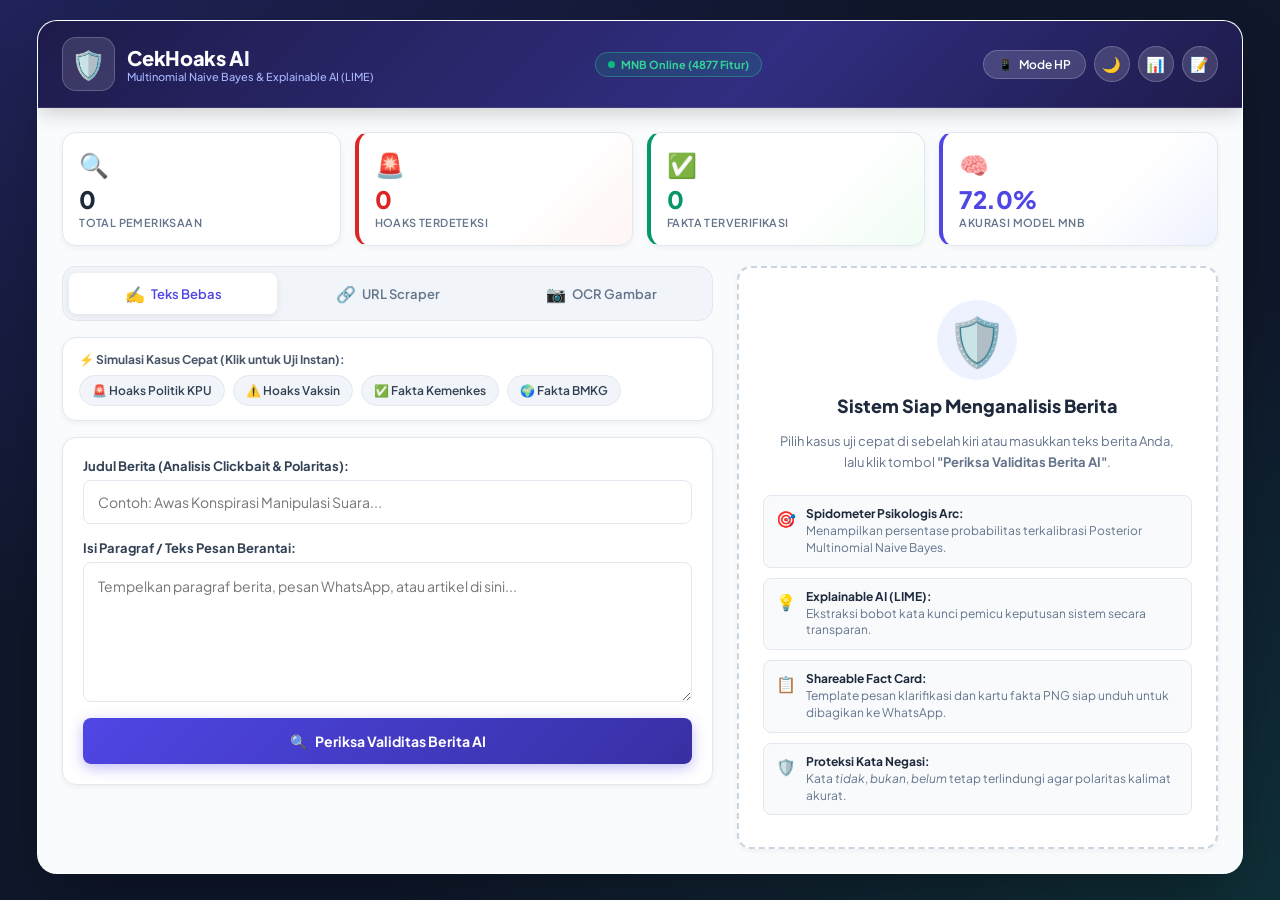
==== frontend/index.html @ ecc41cc8 "feat: inisialisasi lengkap sistem CekHoaks AI (MNB, XAI, Web PWA, Flutter Mobile)" ====
<!DOCTYPE html>
<html lang="id">
<head>
  <meta charset="UTF-8">
  <meta name="viewport" content="width=device-width, initial-scale=1.0">
  <title>CekHoaks AI - Sistem Deteksi Berita Cerdas Multi-Platform</title>
  <link rel="manifest" href="manifest.json">
  <meta name="theme-color" content="#4f46e5">
  <link rel="preconnect" href="https://fonts.googleapis.com">
  <link rel="preconnect" href="https://fonts.gstatic.com" crossorigin>
  <link href="https://fonts.googleapis.com/css2?family=Plus+Jakarta+Sans:wght@400;500;600;700;800&display=swap" rel="stylesheet">
  <link rel="stylesheet" href="css/style.css">
</head>
<body>

  <!-- App Wrapper Frame (Bisa Full Desktop / Simulasi HP) -->
  <div class="mobile-wrapper" id="app-wrapper">

    <!-- Header Aplikasi -->
    <header class="app-header">
      <div class="header-top">
        <div class="brand-badge">
          <div class="logo-icon">🛡️</div>
          <div>
            <h1>CekHoaks AI</h1>
            <span>Multinomial Naive Bayes & Explainable AI (LIME)</span>
          </div>
        </div>
        <div class="header-badges">
          <span class="status-pill"><span class="pulse-dot"></span> MNB Online (4877 Fitur)</span>
        </div>
        <div class="header-actions">
          <button class="view-toggle-btn" id="btn-toggle-view" title="Ubah Tampilan Layar Penuh / HP">
            <span id="view-toggle-icon">📱</span> <span class="btn-label" id="view-toggle-text">Mode HP</span>
          </button>
          <button class="dark-mode-toggle" id="btn-dark-mode" title="Mode Gelap / Terang">🌙</button>
          <button class="icon-btn" id="btn-open-metrics" title="Metrik & Eksperimen MLOps" onclick="openModal('modal-metrics')">📊</button>
          <button class="icon-btn" id="btn-open-sus" title="Uji Usabilitas SUS" onclick="openModal('modal-sus')">📝</button>
        </div>
      </div>
    </header>

    <!-- Area Konten Utama -->
    <main class="content-area">

      <!-- Statistik Dashboard Ringkas -->
      <div class="stats-dashboard" id="stats-dashboard">
        <div class="stat-card">
          <span class="stat-icon">🔍</span>
          <span class="stat-value" id="stat-total">0</span>
          <span class="stat-label">Total Pemeriksaan</span>
        </div>
        <div class="stat-card stat-hoax">
          <span class="stat-icon">🚨</span>
          <span class="stat-value" id="stat-hoax">0</span>
          <span class="stat-label">Hoaks Terdeteksi</span>
        </div>
        <div class="stat-card stat-fact">
          <span class="stat-icon">✅</span>
          <span class="stat-value" id="stat-fact">0</span>
          <span class="stat-label">Fakta Terverifikasi</span>
        </div>
        <div class="stat-card stat-model">
          <span class="stat-icon">🧠</span>
          <span class="stat-value" id="stat-accuracy">72.0%</span>
          <span class="stat-label">Akurasi Model MNB</span>
        </div>
      </div>

      <!-- Grid Layout Utama: 2 Kolom di Laptop / Full Screen -->
      <div class="main-content-grid">

        <!-- Kolom Kiri: Input, Preset & Pemindai -->
        <div class="grid-col-left">

          <!-- Navigasi Tripartit -->
          <nav class="tripartite-tabs">
            <button class="tab-btn active" data-tab="panel-text">
              <span class="tab-icon">✍️</span>
              <span>Teks Bebas</span>
            </button>
            <button class="tab-btn" data-tab="panel-url">
              <span class="tab-icon">🔗</span>
              <span>URL Scraper</span>
            </button>
            <button class="tab-btn" data-tab="panel-ocr">
              <span class="tab-icon">📷</span>
              <span>OCR Gambar</span>
            </button>
          </nav>

          <!-- Preset Uji Cepat -->
          <div class="presets-container">
            <span class="preset-label">⚡ Simulasi Kasus Cepat (Klik untuk Uji Instan):</span>
            <div class="preset-pills">
              <button class="pill-btn" data-preset="hoax-politik">🚨 Hoaks Politik KPU</button>
              <button class="pill-btn" data-preset="hoax-kesehatan">⚠️ Hoaks Vaksin</button>
              <button class="pill-btn" data-preset="fakta-resmi">✅ Fakta Kemenkes</button>
              <button class="pill-btn" data-preset="fakta-bmkg">🌍 Fakta BMKG</button>
            </div>
          </div>

          <!-- Tab Panel 1: Teks Bebas -->
          <section id="panel-text" class="tab-panel active">
            <div class="form-group">
              <label for="text-title">Judul Berita (Analisis Clickbait & Polaritas):</label>
              <input type="text" id="text-title" placeholder="Contoh: Awas Konspirasi Manipulasi Suara...">
            </div>
            <div class="form-group">
              <label for="text-content">Isi Paragraf / Teks Pesan Berantai:</label>
              <textarea id="text-content" placeholder="Tempelkan paragraf berita, pesan WhatsApp, atau artikel di sini..."></textarea>
            </div>
            <button id="btn-classify-text" class="btn-primary">
              <span>🔍</span> Periksa Validitas Berita AI
            </button>
          </section>

          <!-- Tab Panel 2: URL Scraper -->
          <section id="panel-url" class="tab-panel">
            <div class="form-group">
              <label for="input-url">Tautan (URL) Berita Web:</label>
              <input type="url" id="input-url" placeholder="https://news.detik.com/... atau https://kompas.com/...">
            </div>
            <p class="panel-hint">
              Sistem akan secara otomatis mengekstrak judul DOM HTML dan konten paragraf berita tanpa perlu menyalin manual.
            </p>
            <button id="btn-classify-url" class="btn-primary">
              <span>🌐</span> Ekstrak & Analisis URL
            </button>
          </section>

          <!-- Tab Panel 3: OCR Gambar / Screenshot -->
          <section id="panel-ocr" class="tab-panel">
            <div class="ocr-dropzone" onclick="document.getElementById('image-input').click()">
              <span class="upload-icon">📸</span>
              <h4>Unggah Screenshot / Foto Berita</h4>
              <p>Tangkapan layar WhatsApp, Instagram, atau portal media</p>
              <p id="ocr-preview-name" class="ocr-file-name"></p>
              <input type="file" id="image-input" accept="image/*" style="display:none;">
            </div>

            <!-- Visualisasi Pipeline Computer Vision OpenCV -->
            <div id="ocr-cv-pipeline-preview" style="display:none; flex-direction:column; gap:6px; margin-top:4px;">
              <span style="font-size:11px; font-weight:700; color:#334155;">Visualisasi Pipeline Computer Vision (OpenCV):</span>
              <div style="display:grid; grid-template-columns: 1fr 1fr; gap:6px;">
                <div style="background:#f1f5f9; padding:6px; border-radius:6px; text-align:center;">
                  <span style="font-size:10px; font-weight:600; color:#475569;">1. Grayscale (+22%)</span>
                  <canvas id="cv-canvas-gray" style="width:100%; height:75px; border-radius:4px; margin-top:4px; background:#000;"></canvas>
                </div>
                <div style="background:#f1f5f9; padding:6px; border-radius:6px; text-align:center;">
                  <span style="font-size:10px; font-weight:600; color:#475569;">2. Adaptive Binarization</span>
                  <canvas id="cv-canvas-bin" style="width:100%; height:75px; border-radius:4px; margin-top:4px; background:#fff;"></canvas>
                </div>
              </div>
            </div>

            <p class="panel-hint">
              Dilengkapi pipeline prapemrosesan OpenCV: Grayscale, Denoising, CLAHE (+60.99% kontras), dan Binarization Adaptive sebelum diekstraksi ke teks.
            </p>
            <button id="btn-classify-image" class="btn-primary" disabled>
              <span>✨</span> Pindai Citra & Deteksi Teks
            </button>
          </section>

        </div>

        <!-- Kolom Kanan: Hasil Analisis AI & Spidometer -->
        <div class="grid-col-right">

          <!-- Placeholder State (Sebelum Pemeriksaan) -->
          <div id="result-placeholder" class="result-placeholder">
            <div class="placeholder-icon">🛡️</div>
            <h3>Sistem Siap Menganalisis Berita</h3>
            <p>Pilih kasus uji cepat di sebelah kiri atau masukkan teks berita Anda, lalu klik tombol <strong>"Periksa Validitas Berita AI"</strong>.</p>
            <div class="feature-bullets">
              <div class="bullet-item">
                <span class="bullet-badge red">🎯</span>
                <div>
                  <strong>Spidometer Psikologis Arc:</strong>
                  <span>Menampilkan persentase probabilitas terkalibrasi Posterior Multinomial Naive Bayes.</span>
                </div>
              </div>
              <div class="bullet-item">
                <span class="bullet-badge blue">💡</span>
                <div>
                  <strong>Explainable AI (LIME):</strong>
                  <span>Ekstraksi bobot kata kunci pemicu keputusan sistem secara transparan.</span>
                </div>
              </div>
              <div class="bullet-item">
                <span class="bullet-badge green">📋</span>
                <div>
                  <strong>Shareable Fact Card:</strong>
                  <span>Template pesan klarifikasi dan kartu fakta PNG siap unduh untuk dibagikan ke WhatsApp.</span>
                </div>
              </div>
              <div class="bullet-item">
                <span class="bullet-badge purple">🛡️</span>
                <div>
                  <strong>Proteksi Kata Negasi:</strong>
                  <span>Kata <em>tidak</em>, <em>bukan</em>, <em>belum</em> tetap terlindungi agar polaritas kalimat akurat.</span>
                </div>
              </div>
            </div>
          </div>

          <!-- Hasil Klasifikasi & Spidometer -->
          <section id="result-card" class="result-card" style="display:none;">
            <div class="result-header">
              <span id="verdict-badge" class="verdict-tag verdict-hoax">TERINDIKASI HOAKS</span>
              <span id="result-risk-level" class="risk-label">Tingkat Risiko</span>
            </div>

            <!-- Spidometer Arc Psikologis -->
            <div class="gauge-container">
              <svg class="gauge-svg" viewBox="0 0 200 115">
                <path class="gauge-bg" d="M 20 100 A 80 80 0 0 1 180 100" />
                <path id="gauge-meter-path" class="gauge-meter" d="M 20 100 A 80 80 0 0 1 180 100" />
              </svg>
              <div class="gauge-score-display">
                <h3 id="gauge-score-num">0%</h3>
                <p id="gauge-type-label">Probabilitas Posterior MNB</p>
              </div>
            </div>

            <div class="prob-breakdown">
              <div>Skor Hoaks: <span id="score-hoax-pct" class="prob-hoax-val">0%</span></div>
              <div>Skor Fakta: <span id="score-fact-pct" class="prob-fact-val">0%</span></div>
            </div>

            <!-- Explainable AI (LIME Feature Words) -->
            <div class="xai-section">
              <h4>
                <span>💡</span> Kata Kunci Pemicu Keputusan AI (XAI):
              </h4>
              <div id="xai-chips-list" class="xai-chips"></div>
            </div>

            <!-- Shareable Fact Card Preview -->
            <div class="fact-card-preview" id="fact-card-box">
              <div class="fact-card-header">
                <span>🛡️ CEKHOAKS VERIFIKASI RESMI</span>
                <span id="fc-meta">Probabilitas: 88%</span>
              </div>
              <div class="fact-card-verdict" id="fc-verdict">⚠️ PERINGATAN HOAKS</div>
              <div class="fact-card-title" id="fc-title">"Judul berita akan dirender di sini..."</div>
              <div class="fact-card-footer">
                <span>Saring Sebelum Sharing • CekHoaks Mobile</span>
                <span>Didukung Multinomial Naive Bayes</span>
              </div>
            </div>

            <div class="card-actions">
              <button id="btn-copy-card-text" class="btn-secondary">
                <span>📋</span> Salin Teks Bantahan
              </button>
              <button id="btn-download-fact-card" class="btn-secondary">
                <span>🖼️</span> Unduh Kartu Fakta
              </button>
            </div>

            <!-- Crowdsourced Feedback -->
            <div class="feedback-box">
              <span style="font-weight:600;">Apakah hasil prediksi ini sesuai dengan fakta?</span>
              <div class="feedback-buttons">
                <button id="btn-feedback-agree" class="btn-feedback agree">👍 Setuju</button>
                <button id="btn-feedback-disagree" class="btn-feedback disagree">👎 Sanggah (Bukan Hoaks)</button>
              </div>
            </div>
          </section>

        </div>

      </div>

    </main>

    </main>

    <!-- Bottom Navigation Bar -->
    <footer class="bottom-nav">
      <button class="nav-item active" data-action="home">
        <span class="nav-icon">🏠</span>
        <span>Pemeriksa</span>
      </button>
      <button class="nav-item" data-action="history">
        <span class="nav-icon">📜</span>
        <span>Riwayat</span>
      </button>
      <button class="nav-item" data-action="metrics">
        <span class="nav-icon">📈</span>
        <span>Eksperimen</span>
      </button>
      <button class="nav-item" data-action="sus">
        <span class="nav-icon">⭐</span>
        <span>Uji SUS</span>
      </button>
    </footer>

  </div>

  <!-- Modal 1: Riwayat Audit (Offline Cache) -->
  <div id="modal-history" class="modal-overlay">
    <div class="modal-card">
      <div class="modal-header">
        <h3>📜 Riwayat Audit Pemeriksaan Berita</h3>
        <button class="close-btn">&times;</button>
      </div>
      <div class="modal-body" id="history-list-container">
        <!-- History items rendered dynamically -->
      </div>
    </div>
  </div>

  <!-- Modal 2: Metrik Model & Eksperimen MLOps -->
  <div id="modal-metrics" class="modal-overlay">
    <div class="modal-card">
      <div class="modal-header">
        <h3>📊 Kerangka Eksperimen & Metrik MLOps</h3>
        <button class="close-btn">&times;</button>
      </div>
      <div class="modal-body">
        <p style="color:#64748b; font-size:12px;">
          Evaluasi matematis K-Fold Cross Validation (k=10) terhadap 4 skenario eksperimen sesuai cetak biru riset:
        </p>
        <table class="metrics-table">
          <thead>
            <tr>
              <th>Skenario</th>
              <th>Akurasi</th>
              <th>Presisi</th>
              <th>Recall</th>
              <th>F1-Score</th>
            </tr>
          </thead>
          <tbody id="metrics-table-body">
            <!-- Scenarios rows rendered dynamically -->
          </tbody>
        </table>
        <!-- Live MLOps Stress Benchmark -->
        <div style="background:#eef2ff; border:1px solid #c7d2fe; padding:12px; border-radius:8px; display:flex; flex-direction:column; gap:8px;">
          <div style="display:flex; justify-content:space-between; align-items:center;">
            <span style="font-weight:700; font-size:12px; color:#3730a3;">⚡ Uji Stres Latensi MNB (Load Test)</span>
            <button id="btn-run-live-benchmark" class="btn-primary" style="padding:6px 12px; font-size:11px; margin:0;">Mulai Uji Beban</button>
          </div>
          <p style="font-size:11px; color:#475569; margin:0;">Menjalankan 20 inferensi sekuensial paralel untuk mengukur throughput (req/s) dan latensi CPU-bound.</p>
          <div id="live-benchmark-results" style="display:none; font-size:11px; color:#1e1b4b; background:#fff; padding:8px; border-radius:6px; border:1px solid #c7d2fe;"></div>
        </div>

        <div style="background:#f1f5f9; padding:10px; border-radius:8px; font-size:11px; color:#475569;">
          <strong>Model Produksi:</strong> Multinomial Naive Bayes (MNB)<br>
          <strong>Vektorisasi:</strong> TF-IDF N-gram (1,2) Spasial L2-Norm<br>
          <strong>Smoothing:</strong> Lidstone Additive Smoothing (&alpha; = 0.5)<br>
          <strong>Komputasi:</strong> Domain Logaritmik (Log-Space Arithmetic)
        </div>
      </div>
    </div>
  </div>

  <!-- Modal 3: System Usability Scale (SUS) Calculator -->
  <div id="modal-sus" class="modal-overlay">
    <div class="modal-card">
      <div class="modal-header">
        <h3>📝 Kuesioner Evaluasi SUS (System Usability Scale)</h3>
        <button class="close-btn">&times;</button>
      </div>
      <div class="modal-body">
        <p style="color:#64748b; font-size:12px;">
          Standar instrumen Usability Testing skala Likert (1: Sangat Tidak Setuju, 5: Sangat Setuju). Ambang batas acceptable: <strong>skor &gt; 68</strong>.
        </p>

        <!-- 10 SUS Questions -->
        <div class="sus-question">
          <p>1. Saya berpikir akan sering menggunakan aplikasi CekHoaks ini.</p>
          <div class="likert-scale">
            <span>STS (1)</span>
            <label><input type="radio" name="sus-q1" value="1"> 1</label>
            <label><input type="radio" name="sus-q1" value="2"> 2</label>
            <label><input type="radio" name="sus-q1" value="3"> 3</label>
            <label><input type="radio" name="sus-q1" value="4"> 4</label>
            <label><input type="radio" name="sus-q1" value="5" checked> 5</label>
            <span>SS (5)</span>
          </div>
        </div>

        <div class="sus-question">
          <p>2. Saya merasa sistem ini terlalu rumit untuk digunakan.</p>
          <div class="likert-scale">
            <span>STS (1)</span>
            <label><input type="radio" name="sus-q2" value="1" checked> 1</label>
            <label><input type="radio" name="sus-q2" value="2"> 2</label>
            <label><input type="radio" name="sus-q2" value="3"> 3</label>
            <label><input type="radio" name="sus-q2" value="4"> 4</label>
            <label><input type="radio" name="sus-q2" value="5"> 5</label>
            <span>SS (5)</span>
          </div>
        </div>

        <div class="sus-question">
          <p>3. Saya merasa antarmuka aplikasi ini sangat mudah digunakan.</p>
          <div class="likert-scale">
            <span>STS (1)</span>
            <label><input type="radio" name="sus-q3" value="1"> 1</label>
            <label><input type="radio" name="sus-q3" value="2"> 2</label>
            <label><input type="radio" name="sus-q3" value="3"> 3</label>
            <label><input type="radio" name="sus-q3" value="4"> 4</label>
            <label><input type="radio" name="sus-q3" value="5" checked> 5</label>
            <span>SS (5)</span>
          </div>
        </div>

        <div class="sus-question">
          <p>4. Saya merasa butuh bantuan orang lain untuk menggunakan sistem ini.</p>
          <div class="likert-scale">
            <span>STS (1)</span>
            <label><input type="radio" name="sus-q4" value="1" checked> 1</label>
            <label><input type="radio" name="sus-q4" value="2"> 2</label>
            <label><input type="radio" name="sus-q4" value="3"> 3</label>
            <label><input type="radio" name="sus-q4" value="4"> 4</label>
            <label><input type="radio" name="sus-q4" value="5"> 5</label>
            <span>SS (5)</span>
          </div>
        </div>

        <div class="sus-question">
          <p>5. Fitur-fitur dalam sistem ini terintegrasi dengan sangat baik.</p>
          <div class="likert-scale">
            <span>STS (1)</span>
            <label><input type="radio" name="sus-q5" value="1"> 1</label>
            <label><input type="radio" name="sus-q5" value="2"> 2</label>
            <label><input type="radio" name="sus-q5" value="3"> 3</label>
            <label><input type="radio" name="sus-q5" value="4"> 4</label>
            <label><input type="radio" name="sus-q5" value="5" checked> 5</label>
            <span>SS (5)</span>
          </div>
        </div>

        <div class="sus-question">
          <p>6. Saya merasa ada banyak ketidakkonsistenan pada sistem ini.</p>
          <div class="likert-scale">
            <span>STS (1)</span>
            <label><input type="radio" name="sus-q6" value="1" checked> 1</label>
            <label><input type="radio" name="sus-q6" value="2"> 2</label>
            <label><input type="radio" name="sus-q6" value="3"> 3</label>
            <label><input type="radio" name="sus-q6" value="4"> 4</label>
            <label><input type="radio" name="sus-q6" value="5"> 5</label>
            <span>SS (5)</span>
          </div>
        </div>

        <div class="sus-question">
          <p>7. Sebagian besar orang dapat belajar menggunakan sistem ini dengan sangat cepat.</p>
          <div class="likert-scale">
            <span>STS (1)</span>
            <label><input type="radio" name="sus-q7" value="1"> 1</label>
            <label><input type="radio" name="sus-q7" value="2"> 2</label>
            <label><input type="radio" name="sus-q7" value="3"> 3</label>
            <label><input type="radio" name="sus-q7" value="4"> 4</label>
            <label><input type="radio" name="sus-q7" value="5" checked> 5</label>
            <span>SS (5)</span>
          </div>
        </div>

        <div class="sus-question">
          <p>8. Saya merasa sistem ini sangat janggal atau membingungkan saat digunakan.</p>
          <div class="likert-scale">
            <span>STS (1)</span>
            <label><input type="radio" name="sus-q8" value="1" checked> 1</label>
            <label><input type="radio" name="sus-q8" value="2"> 2</label>
            <label><input type="radio" name="sus-q8" value="3"> 3</label>
            <label><input type="radio" name="sus-q8" value="4"> 4</label>
            <label><input type="radio" name="sus-q8" value="5"> 5</label>
            <span>SS (5)</span>
          </div>
        </div>

        <div class="sus-question">
          <p>9. Saya merasa sangat percaya diri saat menggunakan sistem ini.</p>
          <div class="likert-scale">
            <span>STS (1)</span>
            <label><input type="radio" name="sus-q9" value="1"> 1</label>
            <label><input type="radio" name="sus-q9" value="2"> 2</label>
            <label><input type="radio" name="sus-q9" value="3"> 3</label>
            <label><input type="radio" name="sus-q9" value="4"> 4</label>
            <label><input type="radio" name="sus-q9" value="5" checked> 5</label>
            <span>SS (5)</span>
          </div>
        </div>

        <div class="sus-question">
          <p>10. Saya perlu mempelajari banyak hal baru sebelum dapat mengoperasikan sistem ini.</p>
          <div class="likert-scale">
            <span>STS (1)</span>
            <label><input type="radio" name="sus-q10" value="1" checked> 1</label>
            <label><input type="radio" name="sus-q10" value="2"> 2</label>
            <label><input type="radio" name="sus-q10" value="3"> 3</label>
            <label><input type="radio" name="sus-q10" value="4"> 4</label>
            <label><input type="radio" name="sus-q10" value="5"> 5</label>
            <span>SS (5)</span>
          </div>
        </div>

        <button id="btn-calculate-sus" class="btn-primary" style="margin-top:10px;">
          <span>🧮</span> Hitung Skor SUS Usabilitas
        </button>

        <div id="sus-result-box" class="sus-score-badge" style="display:none; margin-top:12px;">
          <span style="font-size:12px; color:#64748b; font-weight:600;">Skor Usabilitas Terhitung:</span>
          <h2 id="sus-result-score">85.0</h2>
          <p id="sus-result-grade" style="font-size:13px; font-weight:700; color:#059669;">Grade A (Excellent) • Acceptable</p>
        </div>
      </div>
    </div>
  </div>

  <script src="js/app.js"></script>
</body>
</html>
---- frontend/css/style.css ----
:root {
  --primary: #4f46e5;
  --primary-hover: #4338ca;
  --primary-glow: rgba(79, 70, 229, 0.35);
  --hoax-color: #dc2626;
  --hoax-bg: #fef2f2;
  --hoax-border: #fecaca;
  --fact-color: #059669;
  --fact-bg: #ecfdf5;
  --fact-border: #a7f3d0;
  --warning-color: #d97706;
  --bg-page: #f1f5f9;
  --surface: #ffffff;
  --surface-alt: #f8fafc;
  --text-main: #0f172a;
  --text-muted: #64748b;
  --border: #e2e8f0;
  --border-focus: #818cf8;
  --radius-sm: 8px;
  --radius-md: 14px;
  --radius-lg: 20px;
  --shadow-sm: 0 2px 6px rgba(0, 0, 0, 0.05);
  --shadow-md: 0 8px 24px rgba(15, 23, 42, 0.08);
  --shadow-lg: 0 20px 45px rgba(15, 23, 42, 0.12);
}

* {
  box-sizing: border-box;
  margin: 0;
  padding: 0;
  font-family: 'Plus Jakarta Sans', -apple-system, BlinkMacSystemFont, "Segoe UI", Roboto, "Helvetica Neue", Arial, sans-serif;
  -webkit-tap-highlight-color: transparent;
}

body {
  background: #0f172a;
  background-image: 
    radial-gradient(at 0% 0%, rgba(79, 70, 229, 0.25) 0px, transparent 50%),
    radial-gradient(at 100% 100%, rgba(16, 185, 129, 0.15) 0px, transparent 50%),
    radial-gradient(at 50% 50%, rgba(30, 27, 75, 0.4) 0px, transparent 70%);
  color: var(--text-main);
  display: flex;
  justify-content: center;
  align-items: flex-start;
  min-height: 100vh;
  padding: 20px 12px;
  transition: background 0.3s ease;
}

/* ==================== APP CONTAINER (DESKTOP FULL & MOBILE) ==================== */
.mobile-wrapper {
  width: 96%;
  max-width: 1280px;
  background: var(--surface);
  min-height: 92vh;
  border-radius: var(--radius-lg);
  box-shadow: 0 25px 60px -15px rgba(0, 0, 0, 0.35);
  display: flex;
  flex-direction: column;
  overflow: hidden;
  position: relative;
  border: 1px solid rgba(255, 255, 255, 0.1);
  transition: max-width 0.35s cubic-bezier(0.4, 0, 0.2, 1);
}

/* Mode Simulasi HP (Saat Toggle Diklik) */
.mobile-wrapper.force-mobile {
  max-width: 440px;
  margin: 0 auto;
}

/* ==================== HEADER APLIKASI ==================== */
.app-header {
  background: linear-gradient(135deg, #1e1b4b 0%, #312e81 60%, #1e1b4b 100%);
  color: #ffffff;
  padding: 16px 24px;
  position: sticky;
  top: 0;
  z-index: 100;
  box-shadow: 0 4px 20px rgba(0, 0, 0, 0.2);
  border-bottom: 1px solid rgba(255, 255, 255, 0.1);
}

.header-top {
  display: flex;
  align-items: center;
  justify-content: space-between;
  gap: 16px;
  flex-wrap: wrap;
}

.brand-badge {
  display: flex;
  align-items: center;
  gap: 12px;
}

.brand-badge .logo-icon {
  font-size: 28px;
  background: rgba(255, 255, 255, 0.12);
  backdrop-filter: blur(8px);
  padding: 8px;
  border-radius: 14px;
  display: flex;
  align-items: center;
  justify-content: center;
  border: 1px solid rgba(255, 255, 255, 0.2);
}

.brand-badge h1 {
  font-size: 20px;
  font-weight: 800;
  letter-spacing: -0.3px;
  background: linear-gradient(135deg, #ffffff 40%, #c7d2fe 100%);
  -webkit-background-clip: text;
  -webkit-text-fill-color: transparent;
}

.brand-badge span {
  font-size: 11px;
  color: #a5b4fc;
  display: block;
  font-weight: 500;
}

.header-badges {
  display: flex;
  align-items: center;
  gap: 8px;
}

.status-pill {
  background: rgba(16, 185, 129, 0.15);
  color: #34d399;
  font-size: 11px;
  font-weight: 700;
  padding: 5px 12px;
  border-radius: 20px;
  border: 1px solid rgba(52, 211, 153, 0.35);
  display: inline-flex;
  align-items: center;
  gap: 6px;
}

.pulse-dot {
  width: 7px;
  height: 7px;
  background: #10b981;
  border-radius: 50%;
  display: inline-block;
  box-shadow: 0 0 0 0 rgba(16, 185, 129, 0.7);
  animation: pulseGreen 1.8s infinite;
}

@keyframes pulseGreen {
  0% { transform: scale(0.95); box-shadow: 0 0 0 0 rgba(16, 185, 129, 0.7); }
  70% { transform: scale(1); box-shadow: 0 0 0 6px rgba(16, 185, 129, 0); }
  100% { transform: scale(0.95); box-shadow: 0 0 0 0 rgba(16, 185, 129, 0); }
}

.header-actions {
  display: flex;
  align-items: center;
  gap: 8px;
}

.view-toggle-btn {
  background: rgba(255, 255, 255, 0.15);
  border: 1px solid rgba(255, 255, 255, 0.2);
  color: #ffffff;
  padding: 6px 14px;
  border-radius: 20px;
  font-size: 12px;
  font-weight: 600;
  cursor: pointer;
  display: flex;
  align-items: center;
  gap: 6px;
  transition: all 0.2s ease;
}

.view-toggle-btn:hover {
  background: rgba(255, 255, 255, 0.25);
  transform: translateY(-1px);
}

.dark-mode-toggle, .icon-btn {
  background: rgba(255, 255, 255, 0.15);
  border: 1px solid rgba(255, 255, 255, 0.2);
  color: #ffffff;
  width: 36px;
  height: 36px;
  border-radius: 50%;
  font-size: 15px;
  cursor: pointer;
  display: flex;
  align-items: center;
  justify-content: center;
  transition: all 0.2s ease;
}

.dark-mode-toggle:hover, .icon-btn:hover {
  background: rgba(255, 255, 255, 0.3);
  transform: translateY(-1px);
}

/* ==================== AREA KONTEN UTAMA ==================== */
.content-area {
  flex: 1;
  overflow-y: auto;
  padding: 24px;
  display: flex;
  flex-direction: column;
  gap: 20px;
  background: #fafbfc;
}

/* ==================== STATISTIK DASHBOARD ==================== */
.stats-dashboard {
  display: grid;
  grid-template-columns: repeat(4, 1fr);
  gap: 14px;
}

.stat-card {
  background: #ffffff;
  border: 1px solid var(--border);
  border-radius: var(--radius-md);
  padding: 16px;
  display: flex;
  flex-direction: column;
  gap: 4px;
  box-shadow: var(--shadow-sm);
  transition: all 0.2s ease;
}

.stat-card:hover {
  transform: translateY(-2px);
  box-shadow: var(--shadow-md);
}

.stat-card .stat-icon {
  font-size: 24px;
  margin-bottom: 2px;
}

.stat-card .stat-value {
  font-size: 24px;
  font-weight: 800;
  color: #1e293b;
  line-height: 1.1;
  letter-spacing: -0.5px;
}

.stat-card .stat-label {
  font-size: 11px;
  font-weight: 600;
  color: var(--text-muted);
  text-transform: uppercase;
  letter-spacing: 0.4px;
}

.stat-card.stat-hoax {
  border-left: 4px solid var(--hoax-color);
  background: linear-gradient(135deg, #ffffff 60%, #fff5f5 100%);
}
.stat-card.stat-hoax .stat-value { color: var(--hoax-color); }

.stat-card.stat-fact {
  border-left: 4px solid var(--fact-color);
  background: linear-gradient(135deg, #ffffff 60%, #f0fdf4 100%);
}
.stat-card.stat-fact .stat-value { color: var(--fact-color); }

.stat-card.stat-model {
  border-left: 4px solid var(--primary);
  background: linear-gradient(135deg, #ffffff 60%, #eef2ff 100%);
}
.stat-card.stat-model .stat-value { color: var(--primary); }

/* ==================== 2-COLUMN MAIN LAYOUT GRID ==================== */
.main-content-grid {
  display: grid;
  grid-template-columns: 1.15fr 0.85fr;
  gap: 24px;
  align-items: start;
}

.mobile-wrapper.force-mobile .main-content-grid {
  grid-template-columns: 1fr;
}

.grid-col-left, .grid-col-right {
  display: flex;
  flex-direction: column;
  gap: 16px;
}

/* ==================== TRIPARTITE TABS ==================== */
.tripartite-tabs {
  display: flex;
  background: #f1f5f9;
  padding: 6px;
  border-radius: var(--radius-md);
  border: 1px solid var(--border);
  gap: 6px;
}

.tab-btn {
  flex: 1;
  padding: 10px 8px;
  background: transparent;
  border: none;
  border-radius: var(--radius-sm);
  font-size: 13px;
  font-weight: 600;
  color: var(--text-muted);
  cursor: pointer;
  display: flex;
  align-items: center;
  justify-content: center;
  gap: 6px;
  transition: all 0.2s ease;
}

.tab-btn span.tab-icon {
  font-size: 16px;
}

.tab-btn.active {
  background: #ffffff;
  color: var(--primary);
  box-shadow: 0 2px 8px rgba(0, 0, 0, 0.08);
}

/* ==================== PRESET BUTTONS ==================== */
.presets-container {
  display: flex;
  flex-direction: column;
  gap: 8px;
  background: #ffffff;
  padding: 14px 16px;
  border-radius: var(--radius-md);
  border: 1px solid var(--border);
  box-shadow: var(--shadow-sm);
}

.preset-label {
  font-size: 12px;
  font-weight: 700;
  color: #475569;
}

.preset-pills {
  display: flex;
  flex-wrap: wrap;
  gap: 8px;
}

.pill-btn {
  background: #f1f5f9;
  border: 1px solid var(--border);
  padding: 7px 12px;
  border-radius: 20px;
  font-size: 12px;
  font-weight: 600;
  color: #334155;
  cursor: pointer;
  transition: all 0.2s ease;
}

.pill-btn:hover {
  background: var(--primary);
  color: #ffffff;
  border-color: var(--primary);
  transform: translateY(-1px);
}

/* ==================== TAB PANELS & FORMS ==================== */
.tab-panel {
  display: none;
  flex-direction: column;
  gap: 16px;
  background: #ffffff;
  padding: 20px;
  border-radius: var(--radius-md);
  border: 1px solid var(--border);
  box-shadow: var(--shadow-sm);
}

.tab-panel.active {
  display: flex;
}

.form-group {
  display: flex;
  flex-direction: column;
  gap: 6px;
}

.form-group label {
  font-size: 13px;
  font-weight: 700;
  color: #334155;
}

input[type="text"], input[type="url"], textarea {
  width: 100%;
  padding: 12px 14px;
  border: 1px solid var(--border);
  border-radius: var(--radius-sm);
  font-size: 14px;
  outline: none;
  transition: all 0.2s ease;
  background: #ffffff;
  color: var(--text-main);
}

input:focus, textarea:focus {
  border-color: var(--primary);
  box-shadow: 0 0 0 3px rgba(79, 70, 229, 0.15);
}

textarea {
  min-height: 140px;
  resize: vertical;
  line-height: 1.6;
}

.panel-hint {
  font-size: 12px;
  color: var(--text-muted);
  line-height: 1.5;
}

/* Dropzone OCR */
.ocr-dropzone {
  border: 2px dashed #cbd5e1;
  border-radius: var(--radius-md);
  padding: 30px 20px;
  text-align: center;
  background: #f8fafc;
  cursor: pointer;
  transition: all 0.2s ease;
}

.ocr-dropzone:hover {
  border-color: var(--primary);
  background: #f1f5f9;
}

.ocr-dropzone .upload-icon {
  font-size: 42px;
  margin-bottom: 8px;
  display: block;
}

.ocr-dropzone h4 {
  font-size: 15px;
  font-weight: 700;
  margin-bottom: 4px;
}

.ocr-dropzone p {
  font-size: 12px;
  color: var(--text-muted);
}

.ocr-file-name {
  margin-top: 8px;
  font-weight: 700;
  color: var(--primary);
}

/* ==================== BUTTONS ==================== */
.btn-primary {
  background: linear-gradient(135deg, var(--primary) 0%, #3730a3 100%);
  color: #ffffff;
  border: none;
  padding: 14px 20px;
  border-radius: var(--radius-sm);
  font-size: 14px;
  font-weight: 700;
  cursor: pointer;
  display: flex;
  align-items: center;
  justify-content: center;
  gap: 8px;
  box-shadow: 0 4px 14px rgba(79, 70, 229, 0.35);
  transition: all 0.2s ease;
}

.btn-primary:hover {
  transform: translateY(-1px);
  box-shadow: 0 6px 18px rgba(79, 70, 229, 0.45);
}

.btn-primary:active {
  transform: scale(0.98);
}

.btn-primary:disabled {
  opacity: 0.6;
  cursor: not-allowed;
  transform: none;
}

/* ==================== RESULT PLACEHOLDER (SEBELUM AUDIT) ==================== */
.result-placeholder {
  background: #ffffff;
  border: 2px dashed #cbd5e1;
  border-radius: var(--radius-md);
  padding: 32px 24px;
  text-align: center;
  display: flex;
  flex-direction: column;
  align-items: center;
  gap: 14px;
  box-shadow: var(--shadow-sm);
}

.result-placeholder .placeholder-icon {
  font-size: 48px;
  background: #eef2ff;
  width: 80px;
  height: 80px;
  border-radius: 50%;
  display: flex;
  align-items: center;
  justify-content: center;
}

.result-placeholder h3 {
  font-size: 18px;
  font-weight: 800;
  color: #1e293b;
}

.result-placeholder p {
  font-size: 13px;
  color: var(--text-muted);
  line-height: 1.6;
  max-width: 400px;
}

.feature-bullets {
  display: flex;
  flex-direction: column;
  gap: 10px;
  text-align: left;
  width: 100%;
  margin-top: 8px;
}

.bullet-item {
  display: flex;
  align-items: flex-start;
  gap: 10px;
  padding: 10px 12px;
  background: #f8fafc;
  border-radius: var(--radius-sm);
  border: 1px solid var(--border);
  font-size: 12px;
}

.bullet-item strong {
  display: block;
  color: #1e293b;
  margin-bottom: 2px;
}

.bullet-item span {
  color: #64748b;
  line-height: 1.4;
}

.bullet-badge {
  font-size: 16px;
  flex-shrink: 0;
  margin-top: 2px;
}

/* ==================== RESULT CARD & SPIDOMETER ==================== */
.result-card {
  background: #ffffff;
  border: 1px solid var(--border);
  border-radius: var(--radius-md);
  padding: 22px;
  box-shadow: var(--shadow-md);
  display: flex;
  flex-direction: column;
  gap: 16px;
  animation: slideUp 0.35s ease;
}

@keyframes slideUp {
  from { opacity: 0; transform: translateY(16px); }
  to { opacity: 1; transform: translateY(0); }
}

.result-header {
  display: flex;
  align-items: center;
  justify-content: space-between;
  padding-bottom: 12px;
  border-bottom: 1px solid var(--border);
}

.verdict-tag {
  font-size: 13px;
  font-weight: 800;
  padding: 7px 16px;
  border-radius: 30px;
  text-transform: uppercase;
  letter-spacing: 0.6px;
}

.verdict-hoax {
  background: var(--hoax-bg);
  color: var(--hoax-color);
  border: 1px solid var(--hoax-border);
}

.verdict-fact {
  background: var(--fact-bg);
  color: var(--fact-color);
  border: 1px solid var(--fact-border);
}

.risk-label {
  font-size: 12px;
  font-weight: 700;
  color: var(--text-muted);
}

/* Spidometer */
.gauge-container {
  display: flex;
  flex-direction: column;
  align-items: center;
  margin: 6px 0;
}

.gauge-svg {
  width: 240px;
  height: 135px;
  overflow: visible;
}

.gauge-bg {
  fill: none;
  stroke: #e2e8f0;
  stroke-width: 14;
  stroke-linecap: round;
}

.gauge-meter {
  fill: none;
  stroke-width: 14;
  stroke-linecap: round;
  transition: stroke-dashoffset 0.8s ease, stroke 0.4s ease;
}

.gauge-score-display {
  text-align: center;
  margin-top: -34px;
}

.gauge-score-display h3 {
  font-size: 32px;
  font-weight: 800;
  letter-spacing: -0.5px;
}

.gauge-score-display p {
  font-size: 12px;
  font-weight: 700;
  color: var(--text-muted);
}

.prob-breakdown {
  display: flex;
  justify-content: space-between;
  background: #f8fafc;
  padding: 12px 16px;
  border-radius: var(--radius-sm);
  font-size: 13px;
  font-weight: 700;
  border: 1px solid var(--border);
}

.prob-hoax-val { color: var(--hoax-color); }
.prob-fact-val { color: var(--fact-color); }

/* XAI Section */
.xai-section {
  display: flex;
  flex-direction: column;
  gap: 10px;
}

.xai-section h4 {
  font-size: 13px;
  font-weight: 700;
  color: #334155;
  display: flex;
  align-items: center;
  gap: 6px;
}

.xai-chips {
  display: flex;
  flex-wrap: wrap;
  gap: 8px;
}

.xai-chip {
  display: inline-flex;
  align-items: center;
  gap: 6px;
  padding: 6px 12px;
  border-radius: 8px;
  font-size: 12px;
  font-weight: 700;
}

.xai-chip.chip-hoax {
  background: #fee2e2;
  color: #991b1b;
  border: 1px solid #fca5a5;
}

.xai-chip.chip-fact {
  background: #d1fae5;
  color: #065f46;
  border: 1px solid #6ee7b7;
}

.chip-bar {
  display: inline-block;
  height: 6px;
  background: currentColor;
  border-radius: 3px;
  opacity: 0.6;
}

/* Fact Card Preview */
.fact-card-preview {
  background: linear-gradient(135deg, #1e1b4b 0%, #0f172a 100%);
  color: #ffffff;
  padding: 18px;
  border-radius: var(--radius-md);
  display: flex;
  flex-direction: column;
  gap: 10px;
  position: relative;
  box-shadow: 0 10px 30px rgba(0, 0, 0, 0.25);
  border: 1px solid rgba(255, 255, 255, 0.1);
}

.fact-card-header {
  display: flex;
  justify-content: space-between;
  align-items: center;
  font-size: 11px;
  color: #94a3b8;
  border-bottom: 1px solid rgba(255, 255, 255, 0.1);
  padding-bottom: 8px;
  font-weight: 600;
}

.fact-card-verdict {
  font-size: 20px;
  font-weight: 800;
  letter-spacing: -0.3px;
}

.fact-card-title {
  font-size: 13px;
  line-height: 1.5;
  color: #e2e8f0;
}

.fact-card-footer {
  font-size: 10px;
  color: #64748b;
  display: flex;
  justify-content: space-between;
}

.card-actions {
  display: flex;
  gap: 10px;
}

.btn-secondary {
  flex: 1;
  background: #ffffff;
  color: #1e293b;
  border: 1px solid var(--border);
  padding: 10px 14px;
  border-radius: var(--radius-sm);
  font-size: 12px;
  font-weight: 700;
  cursor: pointer;
  display: flex;
  align-items: center;
  justify-content: center;
  gap: 6px;
  transition: all 0.2s ease;
}

.btn-secondary:hover {
  background: #f8fafc;
  border-color: #cbd5e1;
  transform: translateY(-1px);
}

/* Feedback Crowdsource */
.feedback-box {
  background: #f8fafc;
  padding: 14px;
  border-radius: var(--radius-sm);
  border: 1px solid var(--border);
  font-size: 12px;
  display: flex;
  flex-direction: column;
  gap: 10px;
}

.feedback-buttons {
  display: flex;
  gap: 10px;
}

.btn-feedback {
  flex: 1;
  padding: 9px;
  border-radius: 6px;
  border: 1px solid var(--border);
  background: #ffffff;
  font-size: 12px;
  font-weight: 700;
  cursor: pointer;
  transition: all 0.2s ease;
}

.btn-feedback.agree:hover {
  background: var(--fact-bg);
  color: var(--fact-color);
  border-color: #a7f3d0;
}

.btn-feedback.disagree:hover {
  background: var(--hoax-bg);
  color: var(--hoax-color);
  border-color: #fecaca;
}

/* ==================== BOTTOM NAVIGATION (MOBILE) ==================== */
.bottom-nav {
  display: none;
  border-top: 1px solid var(--border);
  background: #ffffff;
  padding: 6px 0;
}

@media (max-width: 860px) {
  .bottom-nav { display: flex; }
}

.mobile-wrapper.force-mobile .bottom-nav {
  display: flex;
}

.nav-item {
  flex: 1;
  display: flex;
  flex-direction: column;
  align-items: center;
  justify-content: center;
  gap: 3px;
  color: var(--text-muted);
  text-decoration: none;
  font-size: 10px;
  font-weight: 700;
  background: none;
  border: none;
  cursor: pointer;
  padding: 6px;
  transition: color 0.2s;
}

.nav-item.active {
  color: var(--primary);
}

.nav-icon {
  font-size: 20px;
}

/* ==================== MODALS ==================== */
.modal-overlay {
  position: fixed;
  top: 0;
  left: 0;
  right: 0;
  bottom: 0;
  background: rgba(15, 23, 42, 0.65);
  backdrop-filter: blur(6px);
  z-index: 200;
  display: none;
  align-items: center;
  justify-content: center;
  padding: 20px;
}

.modal-card {
  background: #ffffff;
  width: 100%;
  max-width: 540px;
  max-height: 85vh;
  border-radius: var(--radius-md);
  box-shadow: 0 25px 60px rgba(0, 0, 0, 0.3);
  display: flex;
  flex-direction: column;
  overflow: hidden;
  animation: popIn 0.25s ease;
}

@keyframes popIn {
  from { transform: scale(0.95); opacity: 0; }
  to { transform: scale(1); opacity: 1; }
}

.modal-header {
  padding: 16px 20px;
  background: #f8fafc;
  border-bottom: 1px solid var(--border);
  display: flex;
  align-items: center;
  justify-content: space-between;
}

.modal-header h3 {
  font-size: 16px;
  font-weight: 800;
}

.close-btn {
  background: none;
  border: none;
  font-size: 24px;
  color: var(--text-muted);
  cursor: pointer;
}

.modal-body {
  padding: 20px;
  overflow-y: auto;
  font-size: 13px;
  display: flex;
  flex-direction: column;
  gap: 16px;
}

/* SUS Questionnaire UI */
.sus-question {
  display: flex;
  flex-direction: column;
  gap: 6px;
  padding-bottom: 12px;
  border-bottom: 1px solid #f1f5f9;
}

.sus-question p {
  font-weight: 700;
  font-size: 12px;
  color: #334155;
}

.likert-scale {
  display: flex;
  justify-content: space-between;
  align-items: center;
  font-size: 11px;
  color: var(--text-muted);
}

.likert-scale label {
  display: flex;
  flex-direction: column;
  align-items: center;
  gap: 3px;
  cursor: pointer;
}

.sus-score-badge {
  background: #f8fafc;
  border: 2px solid var(--primary);
  border-radius: var(--radius-sm);
  padding: 14px;
  text-align: center;
}

.sus-score-badge h2 {
  font-size: 36px;
  font-weight: 800;
  color: var(--primary);
}

/* History List Item */
.history-item {
  border: 1px solid var(--border);
  border-radius: var(--radius-sm);
  padding: 12px 14px;
  display: flex;
  flex-direction: column;
  gap: 6px;
  cursor: pointer;
  transition: all 0.15s ease;
}

.history-item:hover {
  background: #f8fafc;
  border-color: var(--primary);
  transform: translateY(-1px);
}

.history-header {
  display: flex;
  justify-content: space-between;
  align-items: center;
}

.history-title {
  font-weight: 700;
  font-size: 13px;
}

.history-meta {
  font-size: 11px;
  color: var(--text-muted);
}

/* Metrics Table */
.metrics-table {
  width: 100%;
  border-collapse: collapse;
  font-size: 12px;
}

.metrics-table th, .metrics-table td {
  border: 1px solid var(--border);
  padding: 8px 10px;
  text-align: left;
}

.metrics-table th {
  background: #f8fafc;
  font-weight: 700;
}

/* ==================== RESPONSIVE BREAKPOINTS ==================== */
@media (max-width: 900px) {
  body { padding: 8px; }
  .mobile-wrapper { width: 100%; border-radius: var(--radius-md); }
  .stats-dashboard { grid-template-columns: repeat(2, 1fr); }
  .main-content-grid { grid-template-columns: 1fr; }
  .btn-label { display: none; }
}

@media (max-width: 540px) {
  .stats-dashboard { grid-template-columns: 1fr; }
  .header-badges { display: none; }
  .content-area { padding: 16px; }
}

/* ==================== DARK MODE ==================== */
body.dark-mode {
  background: #090d16;
  color: #e2e8f0;
}

body.dark-mode .mobile-wrapper {
  background: #111827;
  border-color: #1f2937;
  box-shadow: 0 25px 60px -15px rgba(0, 0, 0, 0.7);
}

body.dark-mode .content-area {
  background: #0f172a;
}

body.dark-mode .stat-card {
  background: #1e293b;
  border-color: #334155;
}

body.dark-mode .stat-card .stat-value { color: #f8fafc; }
body.dark-mode .stat-card .stat-label { color: #94a3b8; }

body.dark-mode .stat-card.stat-hoax {
  background: linear-gradient(135deg, #1e293b 60%, #450a0a 100%);
  border-color: #7f1d1d;
}
body.dark-mode .stat-card.stat-hoax .stat-value { color: #f87171; }

body.dark-mode .stat-card.stat-fact {
  background: linear-gradient(135deg, #1e293b 60%, #022c22 100%);
  border-color: #064e3b;
}
body.dark-mode .stat-card.stat-fact .stat-value { color: #34d399; }

body.dark-mode .stat-card.stat-model {
  background: linear-gradient(135deg, #1e293b 60%, #1e1b4b 100%);
  border-color: #3730a3;
}
body.dark-mode .stat-card.stat-model .stat-value { color: #a5b4fc; }

body.dark-mode .tripartite-tabs {
  background: #1e293b;
  border-color: #334155;
}
body.dark-mode .tab-btn { color: #94a3b8; }
body.dark-mode .tab-btn.active {
  background: #334155;
  color: #818cf8;
}

body.dark-mode .presets-container,
body.dark-mode .tab-panel,
body.dark-mode .result-card,
body.dark-mode .result-placeholder {
  background: #1e293b;
  border-color: #334155;
}

body.dark-mode .result-placeholder h3 { color: #f8fafc; }
body.dark-mode .result-placeholder .placeholder-icon { background: #1e1b4b; }
body.dark-mode .bullet-item {
  background: #0f172a;
  border-color: #334155;
}
body.dark-mode .bullet-item strong { color: #f1f5f9; }
body.dark-mode .bullet-item span { color: #94a3b8; }

body.dark-mode .pill-btn {
  background: #334155;
  color: #cbd5e1;
  border-color: #475569;
}
body.dark-mode .pill-btn:hover {
  background: var(--primary);
  color: #ffffff;
}

body.dark-mode .form-group label { color: #cbd5e1; }
body.dark-mode input[type="text"],
body.dark-mode input[type="url"],
body.dark-mode textarea {
  background: #0f172a;
  border-color: #334155;
  color: #f8fafc;
}

body.dark-mode .ocr-dropzone {
  background: #0f172a;
  border-color: #334155;
}

body.dark-mode .prob-breakdown,
body.dark-mode .feedback-box {
  background: #0f172a;
  border-color: #334155;
}

body.dark-mode .btn-secondary,
body.dark-mode .btn-feedback {
  background: #334155;
  color: #f8fafc;
  border-color: #475569;
}

body.dark-mode .btn-secondary:hover,
body.dark-mode .btn-feedback:hover {
  background: #475569;
}

body.dark-mode .bottom-nav {
  background: #1e293b;
  border-color: #334155;
}

body.dark-mode .modal-card {
  background: #1e293b;
  color: #e2e8f0;
}
body.dark-mode .modal-header {
  background: #0f172a;
  border-color: #334155;
}
body.dark-mode .metrics-table th {
  background: #0f172a;
}
body.dark-mode .metrics-table td,
body.dark-mode .metrics-table th {
  border-color: #334155;
}
body.dark-mode .history-item {
  border-color: #334155;
}
body.dark-mode .history-item:hover {
  background: #0f172a;
}
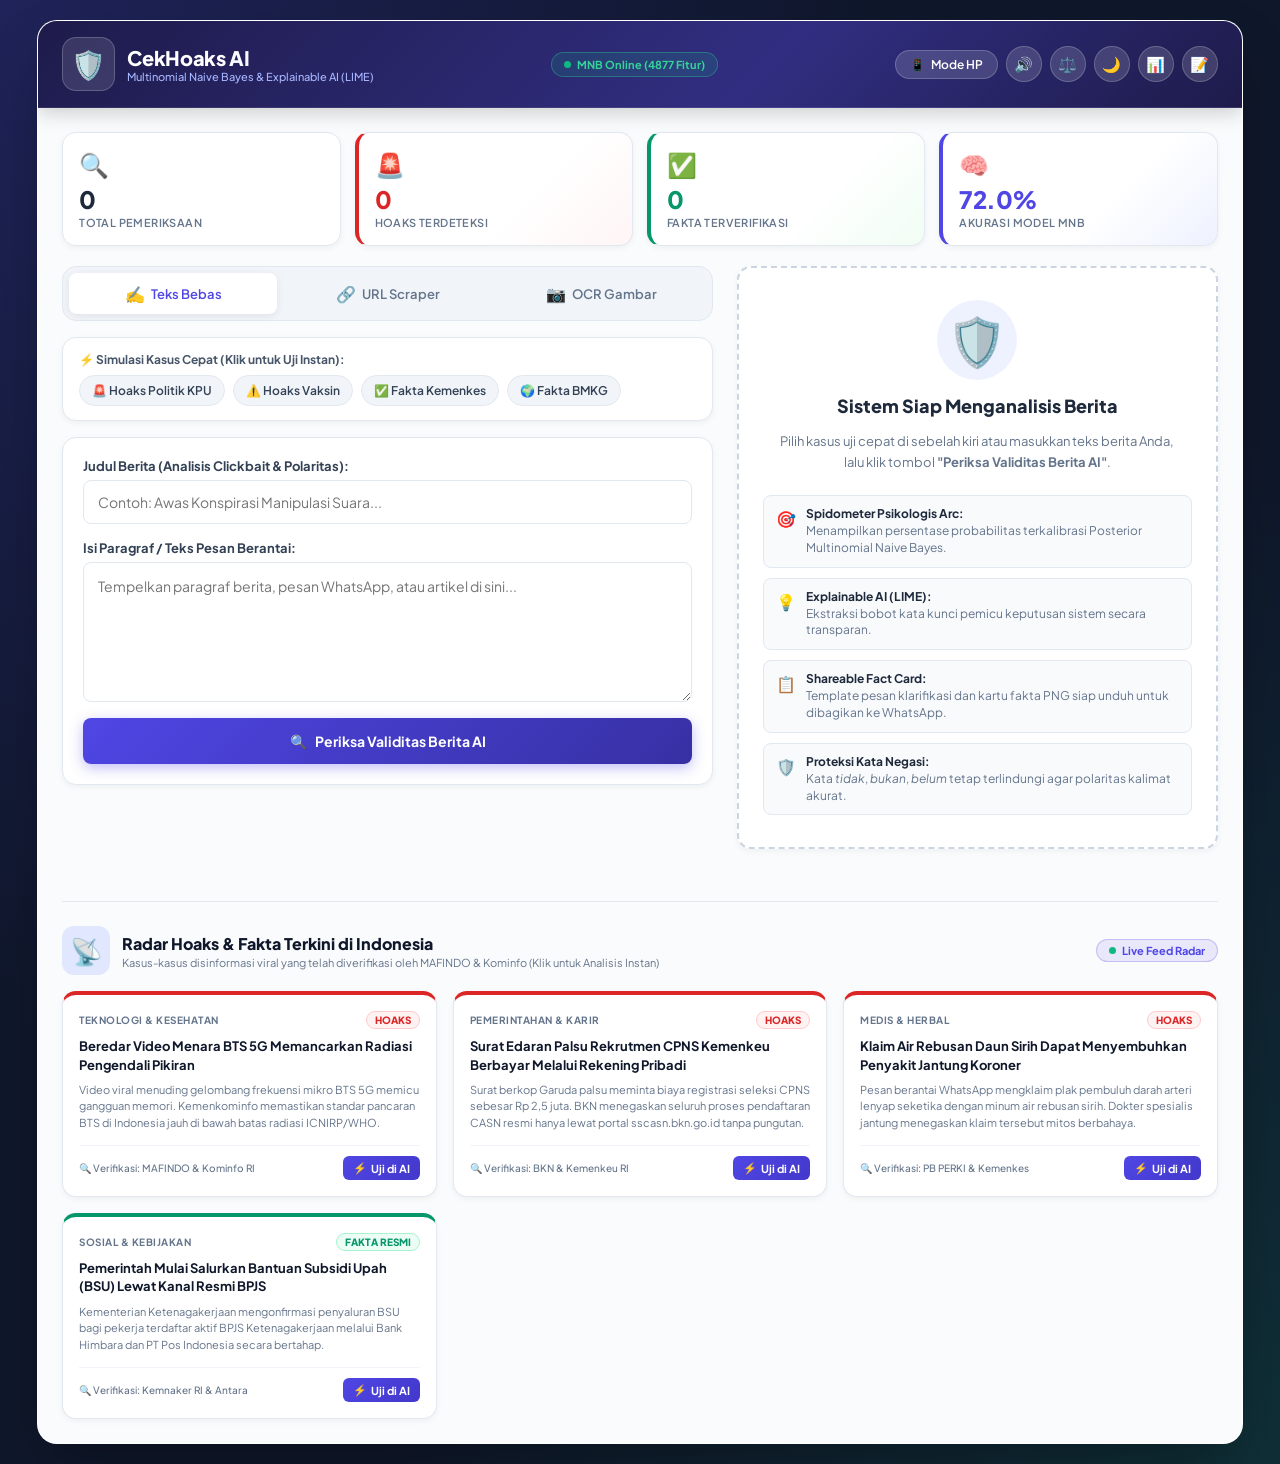
==== commit 54baf120: "feat: tambahkan stabilo XAI, analisis multi-dimensi, radar trending, komparasi side-by-side, dan ser" ====
--- a/frontend/index.html
+++ b/frontend/index.html
@@ -33,6 +33,8 @@
           <button class="view-toggle-btn" id="btn-toggle-view" title="Ubah Tampilan Layar Penuh / HP">
             <span id="view-toggle-icon">📱</span> <span class="btn-label" id="view-toggle-text">Mode HP</span>
           </button>
+          <button class="icon-btn" id="btn-toggle-sound" title="Efek Suara AI (Aktif/Bisu)">🔊</button>
+          <button class="icon-btn" id="btn-open-compare" title="Komparasi 2 Berita Berdampingan" onclick="openModal('modal-compare')">⚖️</button>
           <button class="dark-mode-toggle" id="btn-dark-mode" title="Mode Gelap / Terang">🌙</button>
           <button class="icon-btn" id="btn-open-metrics" title="Metrik & Eksperimen MLOps" onclick="openModal('modal-metrics')">📊</button>
           <button class="icon-btn" id="btn-open-sus" title="Uji Usabilitas SUS" onclick="openModal('modal-sus')">📝</button>
@@ -228,6 +230,46 @@
               <div>Skor Fakta: <span id="score-fact-pct" class="prob-fact-val">0%</span></div>
             </div>
 
+            <!-- Stabilo Teks Interaktif (In-Text Highlighting XAI) -->
+            <div class="interactive-highlight-box">
+              <div class="highlight-header">
+                <span>🔍 Analisis Stabilo Teks (Arahkan Kursor/Sentuh):</span>
+                <span class="highlight-legend">
+                  <span class="legend-badge hoax">● Pemicu Hoaks</span>
+                  <span class="legend-badge fact">● Sinyal Fakta</span>
+                </span>
+              </div>
+              <div id="highlighted-text-content" class="highlighted-text">
+                <em style="color:#94a3b8; font-size:12px;">Teks berita yang dianalisis akan ditampilkan dengan stabilo kata kunci di sini...</em>
+              </div>
+            </div>
+
+            <!-- Indikator Analitik Multi-Dimensi -->
+            <div class="multi-dim-section">
+              <h4><span>📊</span> Indikator Analisis Multi-Dimensi:</h4>
+              <div class="multi-dim-grid">
+                <div class="dim-card">
+                  <div class="dim-head"><span>Clickbait Judul</span><strong id="dim-cb-val">0%</strong></div>
+                  <div class="dim-bar-track"><div id="dim-cb-bar" class="dim-bar-fill orange" style="width:0%"></div></div>
+                </div>
+                <div class="dim-card">
+                  <div class="dim-head"><span>Urgensi Palsu</span><strong id="dim-urg-val">0%</strong></div>
+                  <div class="dim-bar-track"><div id="dim-urg-bar" class="dim-bar-fill red" style="width:0%"></div></div>
+                </div>
+                <div class="dim-card">
+                  <div class="dim-head"><span>Reputasi Sumber</span><strong id="dim-rep-val">0%</strong></div>
+                  <div class="dim-bar-track"><div id="dim-rep-bar" class="dim-bar-fill green" style="width:0%"></div></div>
+                </div>
+                <div class="dim-card">
+                  <div class="dim-head"><span>Dominasi Emosi</span><strong id="dim-emo-val">Netral</strong></div>
+                  <div class="dim-emo-pills">
+                    <span id="dim-emo-fear" class="emo-tag">Ketakutan: 0%</span>
+                    <span id="dim-emo-anger" class="emo-tag">Kemarahan: 0%</span>
+                  </div>
+                </div>
+              </div>
+            </div>
+
             <!-- Explainable AI (LIME Feature Words) -->
             <div class="xai-section">
               <h4>
@@ -252,10 +294,13 @@
 
             <div class="card-actions">
               <button id="btn-copy-card-text" class="btn-secondary">
-                <span>📋</span> Salin Teks Bantahan
+                <span>📋</span> Salin Teks
               </button>
               <button id="btn-download-fact-card" class="btn-secondary">
-                <span>🖼️</span> Unduh Kartu Fakta
+                <span>🖼️</span> Unduh Kartu
+              </button>
+              <button id="btn-open-cert" class="btn-secondary" onclick="openForensicCertificate()">
+                <span>📄</span> Sertifikat Forensik
               </button>
             </div>
 
@@ -273,7 +318,22 @@
 
       </div>
 
-    </main>
+      <!-- Section: Radar Hoaks Terkini & Klarifikasi Media -->
+      <section class="trending-radar-section">
+        <div class="radar-header">
+          <div class="radar-title-group">
+            <span class="radar-live-icon">📡</span>
+            <div>
+              <h3>Radar Hoaks & Fakta Terkini di Indonesia</h3>
+              <p>Kasus-kasus disinformasi viral yang telah diverifikasi oleh MAFINDO & Kominfo (Klik untuk Analisis Instan)</p>
+            </div>
+          </div>
+          <span class="radar-live-pill"><span class="pulse-dot"></span> Live Feed Radar</span>
+        </div>
+        <div class="trending-grid" id="trending-news-grid">
+          <!-- Trending items rendered dynamically via JS -->
+        </div>
+      </section>
 
     </main>
 
@@ -513,6 +573,119 @@
     </div>
   </div>
 
+  <!-- Modal 4: Lembar Sertifikat Forensik Digital (PDF/Print View) -->
+  <div id="modal-certificate" class="modal-overlay">
+    <div class="modal-card modal-lg">
+      <div class="modal-header">
+        <h3>📄 Lembar Hasil Audit Forensik Siber CekHoaks AI</h3>
+        <button class="close-btn">&times;</button>
+      </div>
+      <div class="modal-body">
+        <div class="certificate-sheet" id="certificate-print-area">
+          <div class="cert-header">
+            <div class="cert-brand">
+              <span class="cert-logo">🛡️</span>
+              <div>
+                <h2>LABORATORIUM FORENSIK DIGITAL CEKHOAKS AI</h2>
+                <p>Sistem Klasifikasi Berita Berbasis Multinomial Naive Bayes & XAI LIME</p>
+              </div>
+            </div>
+            <div class="cert-hash-badge">
+              <span class="hash-label">KODE INTEGRITAS DIGITAL</span>
+              <strong id="cert-hash-display">SHA-256: 8A4F...</strong>
+            </div>
+          </div>
+          
+          <div class="cert-meta-grid">
+            <div><span>Nomor Registrasi:</span> <strong id="cert-id-val">-</strong></div>
+            <div><span>Waktu Pengujian:</span> <strong id="cert-time-val">-</strong></div>
+            <div><span>Model Klasifikasi:</span> <strong>Multinomial Naive Bayes (MNB)</strong></div>
+            <div><span>Representasi Fitur:</span> <strong>TF-IDF N-gram (1,2) Spasial L2-Norm</strong></div>
+          </div>
+
+          <div class="cert-verdict-banner" id="cert-banner">
+            <span id="cert-verdict-title">HASIL AUDIT: TERINDIKASI HOAKS</span>
+            <span id="cert-verdict-prob">Probabilitas Kepastian: 91.7%</span>
+          </div>
+
+          <div class="cert-section">
+            <h4>KUTIPAN MATERI BERITA YANG DIUJI</h4>
+            <div class="cert-content-box" id="cert-news-title"></div>
+            <div class="cert-content-box" id="cert-news-body" style="margin-top:6px;"></div>
+          </div>
+
+          <div class="cert-section">
+            <h4>EKSPLANASI BUKTI FORENSIK LEKSIKAL (EXPLAINABLE AI)</h4>
+            <p style="font-size:11px; color:#64748b; margin-bottom:6px;">Kata kunci di bawah ini merupakan fitur leksikal pemicu polaritas keputusan menurut bobot log-odds MNB:</p>
+            <div class="cert-xai-terms" id="cert-xai-terms"></div>
+          </div>
+
+          <div class="cert-footer">
+            <div class="cert-seal">
+              <div class="seal-circle">VERIFIED DIGITAL AUDIT</div>
+              <span>Status: Sah Menurut Model MNB</span>
+            </div>
+            <div class="cert-notes">
+              <p>Dokumen forensik ini diterbitkan secara otomatis oleh mesin inferensi CekHoaks AI.</p>
+              <p>Dapat dijadikan rujukan awal verifikasi aduan ke kanal resmi <strong>aduankonten.id</strong> Kementerian Kominfo RI.</p>
+            </div>
+          </div>
+        </div>
+
+        <div class="cert-actions">
+          <button class="btn-primary" onclick="window.print()">
+            <span>🖨️</span> Cetak / Simpan Dokumen PDF
+          </button>
+        </div>
+      </div>
+    </div>
+  </div>
+
+  <!-- Modal 5: Mode Komparasi Berita Berdampingan (Side-by-Side Comparison) -->
+  <div id="modal-compare" class="modal-overlay">
+    <div class="modal-card modal-xl">
+      <div class="modal-header">
+        <h3>⚖️ Komparasi 2 Berita Berdampingan (Klaim vs Klarifikasi)</h3>
+        <button class="close-btn">&times;</button>
+      </div>
+      <div class="modal-body">
+        <p style="font-size:12px; color:#64748b;">
+          Uji langsung dua versi berita sekaligus untuk membandingkan delta polaritas probabilitas, kata kunci, dan deteksi clickbait.
+        </p>
+
+        <div class="compare-grid">
+          <!-- Berita A (Klaim Viral / Dugaan Hoaks) -->
+          <div class="compare-col">
+            <div class="compare-col-header hoax">
+              <span>🚨 Artikel A (Klaim Medsos)</span>
+            </div>
+            <input type="text" id="cmp-title-a" placeholder="Judul Berita A..." value="Awas Konspirasi Manipulasi Suara KPU Lewat Server Luar Negeri">
+            <textarea id="cmp-content-a" placeholder="Isi Berita A...">Sebarkan informasi penting ini! Terbongkar konspirasi busuk pemilu server luar negeri dialihkan rezim. Boikot sekarang!</textarea>
+            <button class="btn-secondary" id="btn-cmp-a">Analisis Artikel A</button>
+            <div id="cmp-result-a" class="compare-res-card" style="display:none;"></div>
+          </div>
+
+          <!-- Berita B (Klarifikasi Resmi / Berita Faktual) -->
+          <div class="compare-col">
+            <div class="compare-col-header fact">
+              <span>✅ Artikel B (Klarifikasi Portal Resmi)</span>
+            </div>
+            <input type="text" id="cmp-title-b" placeholder="Judul Berita B..." value="KPU Pastikan Seluruh Rekapitulasi Suara Transparan dan Aman">
+            <textarea id="cmp-content-b" placeholder="Isi Berita B...">Komisi Pemilihan Umum KPU RI menegaskan sistem rekapitulasi suara pemilu beroperasi transparan dan akuntabel di pusat data nasional terproteksi.</textarea>
+            <button class="btn-secondary" id="btn-cmp-b">Analisis Artikel B</button>
+            <div id="cmp-result-b" class="compare-res-card" style="display:none;"></div>
+          </div>
+        </div>
+
+        <div class="compare-actions">
+          <button class="btn-primary" id="btn-run-full-compare">
+            <span>⚡</span> Jalankan Komparasi Lengkap (Bandingkan Kedua Artikel)
+          </button>
+        </div>
+      </div>
+    </div>
+  </div>
+
   <script src="js/app.js"></script>
 </body>
 </html>
--- a/frontend/css/style.css
+++ b/frontend/css/style.css
@@ -1213,3 +1213,721 @@
 body.dark-mode .history-item:hover {
   background: #0f172a;
 }
+
+/* ==================== 1. STABILO TEKS INTERAKTIF (IN-TEXT HIGHLIGHTING) ==================== */
+.interactive-highlight-box {
+  background: #f8fafc;
+  border: 1px solid #e2e8f0;
+  border-radius: var(--radius-md);
+  padding: 14px;
+  margin-top: 14px;
+  box-shadow: inset 0 1px 3px rgba(0, 0, 0, 0.02);
+}
+
+.highlight-header {
+  display: flex;
+  justify-content: space-between;
+  align-items: center;
+  font-size: 11px;
+  font-weight: 700;
+  color: #475569;
+  margin-bottom: 8px;
+  flex-wrap: wrap;
+  gap: 6px;
+}
+
+.highlight-legend {
+  display: flex;
+  gap: 8px;
+}
+
+.legend-badge {
+  font-size: 10px;
+  font-weight: 600;
+  padding: 2px 6px;
+  border-radius: 4px;
+}
+.legend-badge.hoax {
+  background: #fee2e2;
+  color: #991b1b;
+}
+.legend-badge.fact {
+  background: #dcfce7;
+  color: #166534;
+}
+
+.highlighted-text {
+  font-size: 12px;
+  line-height: 1.7;
+  color: #1e293b;
+  max-height: 180px;
+  overflow-y: auto;
+  padding: 6px 4px;
+  white-space: pre-wrap;
+  word-break: break-word;
+}
+
+.highlight-hoax {
+  background-color: #fecaca;
+  color: #991b1b;
+  font-weight: 700;
+  padding: 2px 4px;
+  border-radius: 4px;
+  border-bottom: 2px solid #dc2626;
+  cursor: help;
+  position: relative;
+  transition: all 0.2s ease;
+}
+.highlight-hoax:hover {
+  background-color: #f87171;
+  color: #ffffff;
+}
+
+.highlight-fact {
+  background-color: #a7f3d0;
+  color: #065f46;
+  font-weight: 700;
+  padding: 2px 4px;
+  border-radius: 4px;
+  border-bottom: 2px solid #059669;
+  cursor: help;
+  position: relative;
+  transition: all 0.2s ease;
+}
+.highlight-fact:hover {
+  background-color: #34d399;
+  color: #ffffff;
+}
+
+/* ==================== 2. INDIKATOR ANALISIS MULTI-DIMENSI ==================== */
+.multi-dim-section {
+  background: #ffffff;
+  border: 1px solid #e2e8f0;
+  border-radius: var(--radius-md);
+  padding: 14px;
+  margin-top: 14px;
+}
+
+.multi-dim-section h4 {
+  font-size: 12px;
+  font-weight: 700;
+  color: #334155;
+  margin-bottom: 10px;
+  display: flex;
+  align-items: center;
+  gap: 6px;
+}
+
+.multi-dim-grid {
+  display: grid;
+  grid-template-columns: repeat(auto-fit, minmax(130px, 1fr));
+  gap: 10px;
+}
+
+.dim-card {
+  background: #f8fafc;
+  border: 1px solid #e2e8f0;
+  border-radius: var(--radius-sm);
+  padding: 10px;
+  display: flex;
+  flex-direction: column;
+  justify-content: space-between;
+}
+
+.dim-head {
+  display: flex;
+  justify-content: space-between;
+  align-items: center;
+  font-size: 11px;
+  font-weight: 600;
+  color: #475569;
+  margin-bottom: 6px;
+}
+
+.dim-head strong {
+  font-size: 12px;
+  color: var(--text-main);
+}
+
+.dim-bar-track {
+  width: 100%;
+  height: 6px;
+  background: #e2e8f0;
+  border-radius: 4px;
+  overflow: hidden;
+}
+
+.dim-bar-fill {
+  height: 100%;
+  border-radius: 4px;
+  transition: width 0.7s cubic-bezier(0.4, 0, 0.2, 1);
+}
+
+.dim-bar-fill.orange {
+  background: linear-gradient(90deg, #fb923c, #ea580c);
+}
+
+.dim-bar-fill.red {
+  background: linear-gradient(90deg, #f87171, #dc2626);
+}
+
+.dim-bar-fill.green {
+  background: linear-gradient(90deg, #34d399, #059669);
+}
+
+.dim-emo-pills {
+  display: flex;
+  gap: 4px;
+  flex-wrap: wrap;
+  margin-top: 4px;
+}
+
+.emo-tag {
+  font-size: 9px;
+  font-weight: 600;
+  background: #e2e8f0;
+  color: #475569;
+  padding: 2px 6px;
+  border-radius: 10px;
+}
+
+/* ==================== 3. SECTION RADAR HOAKS TERKINI ==================== */
+.trending-radar-section {
+  margin-top: 32px;
+  padding-top: 24px;
+  border-top: 1px solid #e2e8f0;
+}
+
+.radar-header {
+  display: flex;
+  justify-content: space-between;
+  align-items: center;
+  flex-wrap: wrap;
+  gap: 12px;
+  margin-bottom: 16px;
+}
+
+.radar-title-group {
+  display: flex;
+  align-items: center;
+  gap: 12px;
+}
+
+.radar-live-icon {
+  font-size: 26px;
+  background: #e0e7ff;
+  color: #4338ca;
+  padding: 8px;
+  border-radius: 12px;
+  display: flex;
+  align-items: center;
+  justify-content: center;
+}
+
+.radar-title-group h3 {
+  font-size: 16px;
+  font-weight: 800;
+  color: var(--text-main);
+}
+
+.radar-title-group p {
+  font-size: 11px;
+  color: #64748b;
+  margin-top: 2px;
+}
+
+.radar-live-pill {
+  background: rgba(79, 70, 229, 0.1);
+  color: #4f46e5;
+  font-size: 11px;
+  font-weight: 700;
+  padding: 4px 12px;
+  border-radius: 20px;
+  border: 1px solid rgba(79, 70, 229, 0.25);
+  display: inline-flex;
+  align-items: center;
+  gap: 6px;
+}
+
+.trending-grid {
+  display: grid;
+  grid-template-columns: repeat(auto-fit, minmax(280px, 1fr));
+  gap: 16px;
+}
+
+.trending-card {
+  background: var(--surface);
+  border: 1px solid #e2e8f0;
+  border-radius: var(--radius-md);
+  padding: 16px;
+  display: flex;
+  flex-direction: column;
+  justify-content: space-between;
+  box-shadow: var(--shadow-sm);
+  transition: transform 0.25s ease, box-shadow 0.25s ease;
+  position: relative;
+  overflow: hidden;
+}
+
+.trending-card:hover {
+  transform: translateY(-3px);
+  box-shadow: var(--shadow-md);
+}
+
+.trending-card.trend-hoax {
+  border-top: 4px solid #dc2626;
+}
+
+.trending-card.trend-fact {
+  border-top: 4px solid #059669;
+}
+
+.trending-card-top {
+  display: flex;
+  justify-content: space-between;
+  align-items: center;
+  margin-bottom: 8px;
+}
+
+.trending-cat {
+  font-size: 10px;
+  font-weight: 700;
+  color: #64748b;
+  text-transform: uppercase;
+  letter-spacing: 0.5px;
+}
+
+.trending-badge {
+  font-size: 10px;
+  font-weight: 800;
+  padding: 2px 8px;
+  border-radius: 12px;
+}
+
+.badge-hoax {
+  background: #fef2f2;
+  color: #dc2626;
+  border: 1px solid #fecaca;
+}
+
+.badge-fact {
+  background: #ecfdf5;
+  color: #059669;
+  border: 1px solid #a7f3d0;
+}
+
+.trending-card-title {
+  font-size: 13px;
+  font-weight: 700;
+  color: var(--text-main);
+  line-height: 1.4;
+  margin-bottom: 8px;
+}
+
+.trending-card-summary {
+  font-size: 11px;
+  color: #64748b;
+  line-height: 1.5;
+  margin-bottom: 14px;
+}
+
+.trending-card-footer {
+  display: flex;
+  justify-content: space-between;
+  align-items: center;
+  padding-top: 10px;
+  border-top: 1px solid #f1f5f9;
+}
+
+.trending-source {
+  font-size: 10px;
+  color: #64748b;
+  font-weight: 500;
+}
+
+.trending-test-btn {
+  background: linear-gradient(135deg, #4f46e5, #4338ca);
+  color: #ffffff;
+  border: none;
+  border-radius: 6px;
+  padding: 5px 10px;
+  font-size: 11px;
+  font-weight: 700;
+  cursor: pointer;
+  display: inline-flex;
+  align-items: center;
+  gap: 4px;
+  transition: opacity 0.2s ease;
+}
+
+.trending-test-btn:hover {
+  opacity: 0.9;
+}
+
+/* ==================== 4. LEMBAR SERTIFIKAT FORENSIK DIGITAL (MODAL & PRINT) ==================== */
+.modal-lg {
+  max-width: 760px;
+}
+.modal-xl {
+  max-width: 960px;
+}
+
+.certificate-sheet {
+  background: #ffffff;
+  color: #0f172a;
+  border: 2px solid #cbd5e1;
+  border-radius: 12px;
+  padding: 24px;
+  box-shadow: 0 4px 16px rgba(0, 0, 0, 0.05);
+  font-family: 'Plus Jakarta Sans', sans-serif;
+  position: relative;
+}
+
+.cert-header {
+  display: flex;
+  justify-content: space-between;
+  align-items: flex-start;
+  padding-bottom: 16px;
+  border-bottom: 2px solid #0f172a;
+  gap: 16px;
+  flex-wrap: wrap;
+}
+
+.cert-brand {
+  display: flex;
+  align-items: center;
+  gap: 12px;
+}
+
+.cert-logo {
+  font-size: 32px;
+}
+
+.cert-brand h2 {
+  font-size: 15px;
+  font-weight: 800;
+  letter-spacing: -0.2px;
+  color: #0f172a;
+}
+
+.cert-brand p {
+  font-size: 10px;
+  color: #64748b;
+  font-weight: 600;
+}
+
+.cert-hash-badge {
+  background: #f8fafc;
+  border: 1px dashed #94a3b8;
+  padding: 6px 12px;
+  border-radius: 8px;
+  text-align: right;
+  font-family: monospace;
+}
+
+.hash-label {
+  display: block;
+  font-size: 9px;
+  font-weight: 700;
+  color: #64748b;
+}
+
+.cert-hash-badge strong {
+  font-size: 11px;
+  color: #1e293b;
+}
+
+.cert-meta-grid {
+  display: grid;
+  grid-template-columns: 1fr 1fr;
+  gap: 8px;
+  font-size: 11px;
+  margin: 16px 0;
+  background: #f8fafc;
+  padding: 12px 16px;
+  border-radius: 8px;
+  border: 1px solid #e2e8f0;
+}
+
+.cert-meta-grid span {
+  color: #64748b;
+}
+
+.cert-verdict-banner {
+  padding: 12px 18px;
+  border-radius: 8px;
+  font-weight: 800;
+  display: flex;
+  justify-content: space-between;
+  align-items: center;
+  margin-bottom: 18px;
+  font-size: 13px;
+}
+
+.cert-banner-hoax {
+  background: #fef2f2;
+  color: #dc2626;
+  border: 2px solid #fecaca;
+}
+
+.cert-banner-fact {
+  background: #ecfdf5;
+  color: #059669;
+  border: 2px solid #a7f3d0;
+}
+
+.cert-section {
+  margin-bottom: 16px;
+}
+
+.cert-section h4 {
+  font-size: 11px;
+  font-weight: 800;
+  color: #334155;
+  letter-spacing: 0.5px;
+  margin-bottom: 6px;
+  border-left: 3px solid #4f46e5;
+  padding-left: 8px;
+}
+
+.cert-content-box {
+  background: #f8fafc;
+  border: 1px solid #e2e8f0;
+  border-radius: 6px;
+  padding: 10px 14px;
+  font-size: 11px;
+  line-height: 1.5;
+  color: #334155;
+}
+
+.cert-xai-terms {
+  display: flex;
+  flex-wrap: wrap;
+  gap: 6px;
+}
+
+.cert-term-chip {
+  font-size: 10px;
+  font-weight: 700;
+  padding: 4px 8px;
+  border-radius: 6px;
+}
+
+.cert-term-chip.term-hoax {
+  background: #fee2e2;
+  color: #991b1b;
+  border: 1px solid #fca5a5;
+}
+
+.cert-term-chip.term-fact {
+  background: #dcfce7;
+  color: #166534;
+  border: 1px solid #86efac;
+}
+
+.cert-footer {
+  display: flex;
+  justify-content: space-between;
+  align-items: center;
+  margin-top: 24px;
+  padding-top: 16px;
+  border-top: 1px dashed #cbd5e1;
+  gap: 16px;
+}
+
+.cert-seal {
+  text-align: center;
+}
+
+.seal-circle {
+  width: 90px;
+  height: 90px;
+  border: 2px dashed #4f46e5;
+  border-radius: 50%;
+  display: flex;
+  align-items: center;
+  justify-content: center;
+  font-size: 8px;
+  font-weight: 800;
+  color: #4f46e5;
+  text-align: center;
+  padding: 8px;
+  margin: 0 auto 4px;
+  background: #eef2ff;
+}
+
+.cert-seal span {
+  font-size: 9px;
+  font-weight: 700;
+  color: #4338ca;
+}
+
+.cert-notes {
+  font-size: 10px;
+  color: #64748b;
+  max-width: 380px;
+  line-height: 1.4;
+}
+
+.cert-actions {
+  display: flex;
+  justify-content: flex-end;
+  margin-top: 16px;
+}
+
+/* ==================== 5. MODE KOMPARASI BERITA BERDAMPINGAN ==================== */
+.compare-grid {
+  display: grid;
+  grid-template-columns: 1fr 1fr;
+  gap: 16px;
+  margin: 16px 0;
+}
+
+@media (max-width: 768px) {
+  .compare-grid {
+    grid-template-columns: 1fr;
+  }
+}
+
+.compare-col {
+  background: #f8fafc;
+  border: 1px solid #e2e8f0;
+  border-radius: var(--radius-md);
+  padding: 14px;
+  display: flex;
+  flex-direction: column;
+  gap: 10px;
+}
+
+.compare-col-header {
+  padding: 8px 12px;
+  border-radius: 8px;
+  font-size: 12px;
+  font-weight: 700;
+}
+
+.compare-col-header.hoax {
+  background: #fef2f2;
+  color: #dc2626;
+  border: 1px solid #fecaca;
+}
+
+.compare-col-header.fact {
+  background: #ecfdf5;
+  color: #059669;
+  border: 1px solid #a7f3d0;
+}
+
+.compare-col input[type="text"] {
+  font-size: 12px;
+  padding: 8px 10px;
+}
+
+.compare-col textarea {
+  font-size: 11px;
+  min-height: 90px;
+  padding: 8px 10px;
+}
+
+.compare-res-card {
+  padding: 12px;
+  border-radius: 8px;
+  margin-top: 6px;
+}
+
+.compare-res-card.cmp-hoax {
+  background: #fef2f2;
+  border: 1px solid #fecaca;
+}
+
+.compare-res-card.cmp-fact {
+  background: #ecfdf5;
+  border: 1px solid #a7f3d0;
+}
+
+.compare-actions {
+  display: flex;
+  justify-content: center;
+  margin-top: 14px;
+}
+
+/* ==================== 6. DARK MODE OVERRIDES UNTUK SEMUA KOMPONEN BARU ==================== */
+body.dark-mode .interactive-highlight-box {
+  background: #0f172a;
+  border-color: #334155;
+}
+body.dark-mode .highlight-header { color: #94a3b8; }
+body.dark-mode .highlighted-text { color: #f1f5f9; }
+
+body.dark-mode .multi-dim-section {
+  background: #1e293b;
+  border-color: #334155;
+}
+body.dark-mode .multi-dim-section h4 { color: #f8fafc; }
+body.dark-mode .dim-card {
+  background: #0f172a;
+  border-color: #334155;
+}
+body.dark-mode .dim-head { color: #94a3b8; }
+body.dark-mode .dim-head strong { color: #f1f5f9; }
+body.dark-mode .dim-bar-track { background: #334155; }
+body.dark-mode .emo-tag {
+  background: #334155;
+  color: #cbd5e1;
+}
+
+body.dark-mode .trending-radar-section {
+  border-top-color: #334155;
+}
+body.dark-mode .radar-title-group h3 { color: #f8fafc; }
+body.dark-mode .radar-live-icon {
+  background: #1e1b4b;
+  color: #a5b4fc;
+}
+body.dark-mode .trending-card {
+  background: #1e293b;
+  border-color: #334155;
+}
+body.dark-mode .trending-card-title { color: #f8fafc; }
+body.dark-mode .trending-card-footer { border-top-color: #334155; }
+
+body.dark-mode .compare-col {
+  background: #0f172a;
+  border-color: #334155;
+}
+
+/* ==================== 7. ATURAN CETAK (@MEDIA PRINT) ==================== */
+@media print {
+  body * {
+    visibility: hidden;
+  }
+  #modal-certificate,
+  #modal-certificate * {
+    visibility: visible;
+  }
+  #modal-certificate {
+    position: absolute;
+    left: 0;
+    top: 0;
+    width: 100%;
+    height: auto;
+    background: transparent !important;
+    display: block !important;
+    padding: 0 !important;
+  }
+  .modal-card {
+    max-width: 100% !important;
+    box-shadow: none !important;
+    border: none !important;
+  }
+  .modal-header,
+  .cert-actions,
+  .close-btn {
+    display: none !important;
+  }
+  .certificate-sheet {
+    box-shadow: none !important;
+    border: 1px solid #000 !important;
+    padding: 20px !important;
+  }
+}
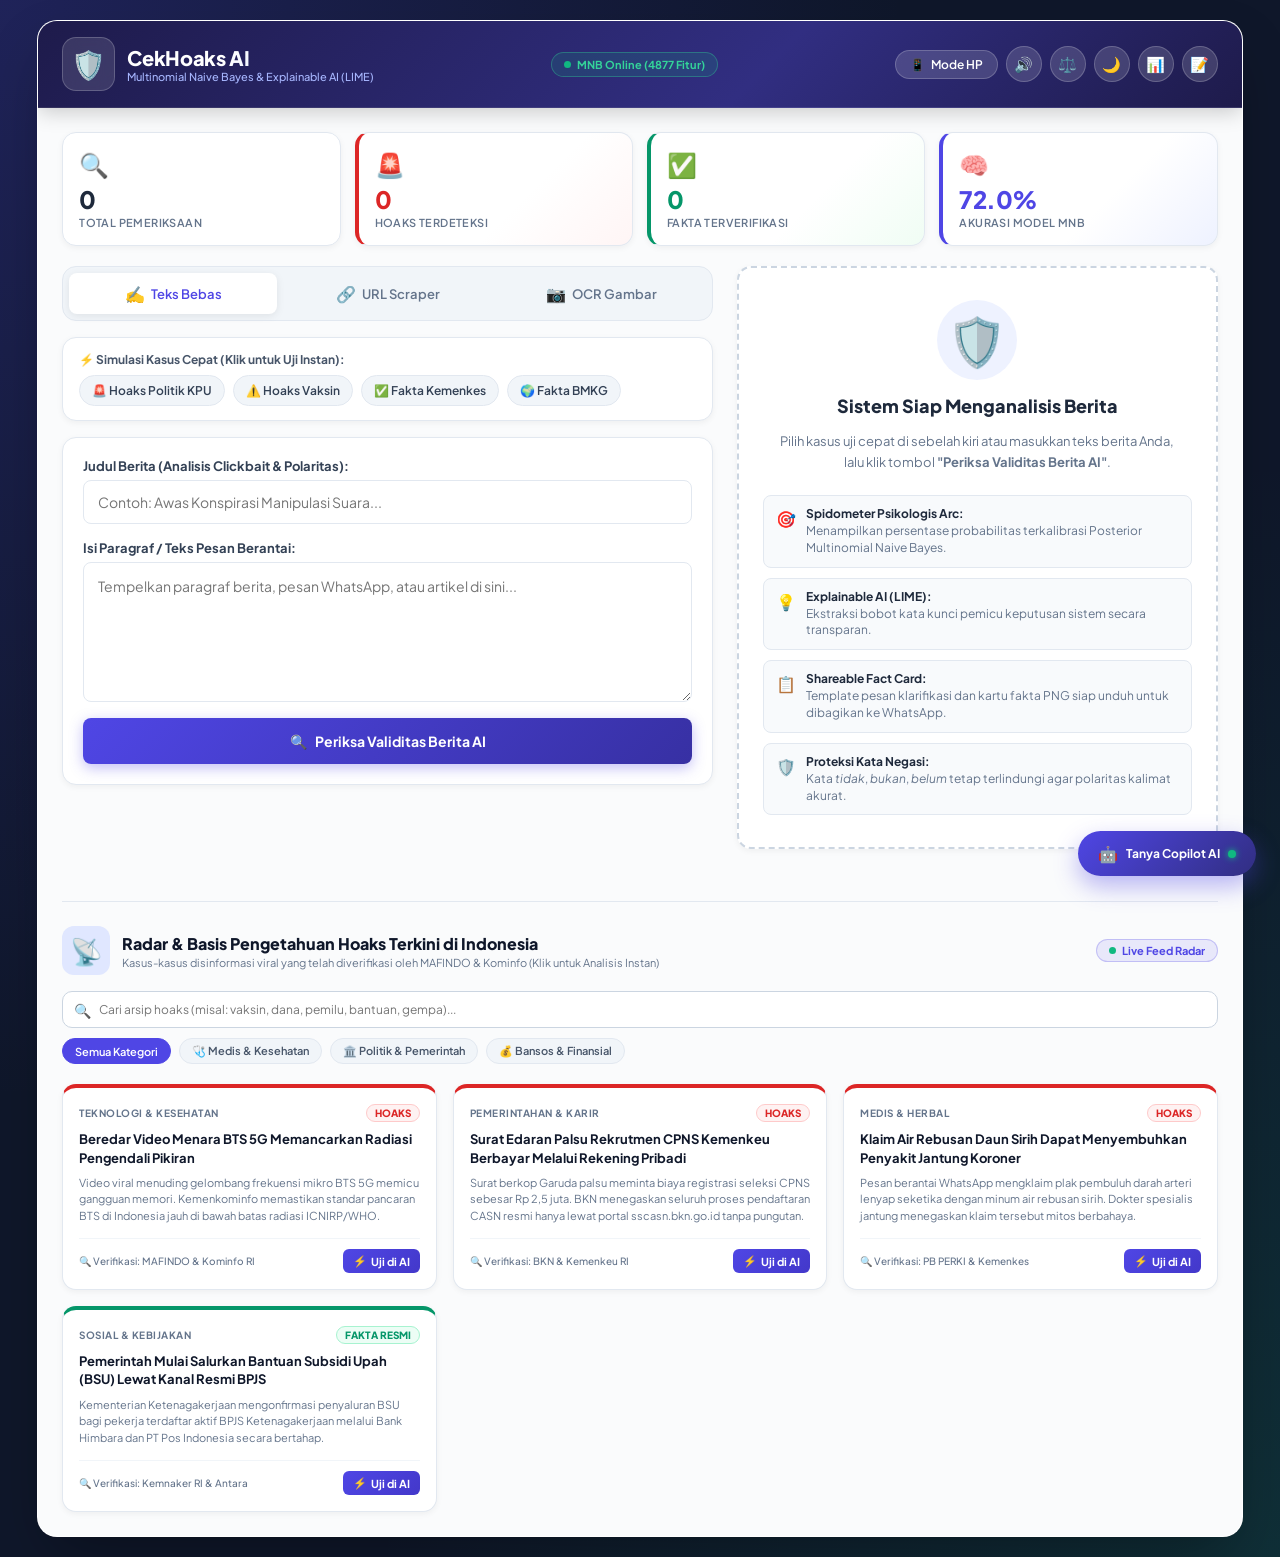
==== commit f9e29e2d: "feat: tambahkan AI counter-narrative, forensic copilot, semantic graph, profil demografi, dan search" ====
--- a/frontend/index.html
+++ b/frontend/index.html
@@ -278,6 +278,89 @@
               <div id="xai-chips-list" class="xai-chips"></div>
             </div>
 
+            <!-- Visualisasi Jaringan Relasi Entitas (Semantic Entity Network) -->
+            <div class="entity-network-box">
+              <div class="entity-network-head">
+                <h4><span>🕸️</span> Visualisasi Jaringan Semantik Entitas (Node Graph):</h4>
+                <span class="badge-pill">MNB N-Gram Links</span>
+              </div>
+              <p style="font-size:11px; color:#64748b; margin-bottom:8px;">
+                Memetakan keterhubungan leksikal antara topik utama, entitas aktor, dan prediktor polaritas disinformasi:
+              </p>
+              <div class="canvas-wrapper">
+                <canvas id="entity-network-canvas" width="580" height="220"></canvas>
+              </div>
+            </div>
+
+            <!-- Profil Kerentanan Demografis & Vektor Psikologis -->
+            <div class="demographic-vulnerability-box" id="demographic-box">
+              <h4><span>👥</span> Profil Kerentanan Demografis & Vektor Psikologis:</h4>
+              <div class="vuln-grid">
+                <div class="vuln-card">
+                  <span class="vuln-label">Target Audiens Rentan</span>
+                  <strong id="vuln-target-val">Lansia & Grup Komunitas WhatsApp</strong>
+                </div>
+                <div class="vuln-card">
+                  <span class="vuln-label">Indeks Kerentanan</span>
+                  <strong id="vuln-score-val" style="color:#dc2626;">Tinggi (88%)</strong>
+                </div>
+              </div>
+              <div class="vuln-detail">
+                <div style="margin-bottom:6px;">
+                  <span style="font-weight:700; color:#475569; font-size:11px;">Vektor Manipulasi:</span>
+                  <span id="vuln-vector-val" style="font-size:11px; color:#1e293b;">Kekhawatiran Kesehatan & Manipulasi Empati</span>
+                </div>
+                <div>
+                  <span style="font-weight:700; color:#475569; font-size:11px;">Strategi Edukasi:</span>
+                  <span id="vuln-strategy-val" style="font-size:11px; color:#059669;">Gunakan pendekatan persuasif santun, hindari konfrontasi langsung.</span>
+                </div>
+              </div>
+            </div>
+
+            <!-- Generator Narasi Klarifikasi Otomatis (Counter-Narrative) -->
+            <div class="counter-narrative-section" id="counter-narrative-box">
+              <div class="cn-head">
+                <h4><span>✍️</span> Generator Narasi Klarifikasi Resmi (Siap Bagikan):</h4>
+                <span class="badge-pill green">AI Generated Counter-Fact</span>
+              </div>
+              <div class="cn-tabs">
+                <button class="cn-tab-btn active" data-style="whatsapp">💬 WhatsApp Santun</button>
+                <button class="cn-tab-btn" data-style="formal">🏛️ Formal Humas</button>
+                <button class="cn-tab-btn" data-style="social">📱 Medsos (X / IG)</button>
+              </div>
+              <div class="cn-content-box">
+                <textarea id="cn-text-output" readonly placeholder="Narasi klarifikasi akan disusun secara otomatis oleh AI di sini..."></textarea>
+                <div class="cn-actions">
+                  <button id="btn-copy-cn" class="btn-primary" style="padding:7px 14px; font-size:11px; margin:0;">
+                    <span>📋</span> Salin Narasi Klarifikasi
+                  </button>
+                  <span id="cn-copy-toast" class="copy-toast" style="display:none;">✓ Berhasil disalin!</span>
+                </div>
+              </div>
+            </div>
+
+            <!-- Pintasan Cek Silang Multikanal (One-Click Fact-Check Deep Link) -->
+            <div class="cross-reference-section">
+              <h4><span>🌐</span> Pintasan Cek Silang Portal Terakreditasi (1-Klik):</h4>
+              <p style="font-size:11px; color:#64748b; margin-bottom:8px;">
+                Cari klarifikasi dan rujukan arsip resmi langsung di basis data pemeriksa fakta terverifikasi:
+              </p>
+              <div class="cross-ref-buttons">
+                <a id="btn-ref-mafindo" target="_blank" rel="noopener noreferrer" class="cross-ref-btn ref-mafindo">
+                  <span>🔍</span> MAFINDO (TurnBackHoax)
+                </a>
+                <a id="btn-ref-google" target="_blank" rel="noopener noreferrer" class="cross-ref-btn ref-google">
+                  <span>🌐</span> Google Fact Check
+                </a>
+                <a id="btn-ref-kominfo" href="https://aduankonten.id/" target="_blank" rel="noopener noreferrer" class="cross-ref-btn ref-kominfo">
+                  <span>🏛️</span> Aduan Konten Kominfo
+                </a>
+                <a id="btn-ref-kompas" target="_blank" rel="noopener noreferrer" class="cross-ref-btn ref-kompas">
+                  <span>📰</span> Cek Fakta Kompas
+                </a>
+              </div>
+            </div>
+
             <!-- Shareable Fact Card Preview -->
             <div class="fact-card-preview" id="fact-card-box">
               <div class="fact-card-header">
@@ -324,12 +407,27 @@
           <div class="radar-title-group">
             <span class="radar-live-icon">📡</span>
             <div>
-              <h3>Radar Hoaks & Fakta Terkini di Indonesia</h3>
+              <h3>Radar & Basis Pengetahuan Hoaks Terkini di Indonesia</h3>
               <p>Kasus-kasus disinformasi viral yang telah diverifikasi oleh MAFINDO & Kominfo (Klik untuk Analisis Instan)</p>
             </div>
           </div>
           <span class="radar-live-pill"><span class="pulse-dot"></span> Live Feed Radar</span>
         </div>
+
+        <!-- Pencarian & Filter Kategori Basis Data Hoaks -->
+        <div class="archive-controls">
+          <div class="archive-search-box">
+            <span class="search-icon">🔍</span>
+            <input type="text" id="archive-search-input" placeholder="Cari arsip hoaks (misal: vaksin, dana, pemilu, bantuan, gempa)...">
+          </div>
+          <div class="category-pills" id="category-pills-list">
+            <button class="cat-pill active" data-cat="all">Semua Kategori</button>
+            <button class="cat-pill" data-cat="Teknologi & Kesehatan">🩺 Medis & Kesehatan</button>
+            <button class="cat-pill" data-cat="Pemerintahan & Karir">🏛️ Politik & Pemerintah</button>
+            <button class="cat-pill" data-cat="Sosial & Kebijakan">💰 Bansos & Finansial</button>
+          </div>
+        </div>
+
         <div class="trending-grid" id="trending-news-grid">
           <!-- Trending items rendered dynamically via JS -->
         </div>
@@ -686,6 +784,50 @@
     </div>
   </div>
 
+  <!-- Widget 6: Floating AI Forensic Copilot Button & Drawer -->
+  <button id="btn-open-copilot" class="floating-copilot-btn" title="Tanya Asisten Forensik AI">
+    <span class="copilot-btn-icon">🤖</span>
+    <span class="copilot-btn-text">Tanya Copilot AI</span>
+    <span class="copilot-online-dot"></span>
+  </button>
+
+  <div id="copilot-drawer" class="copilot-drawer">
+    <div class="copilot-header">
+      <div class="copilot-title">
+        <span style="font-size:20px;">🤖</span>
+        <div>
+          <h4>Copilot Forensik CekHoaks</h4>
+          <span>Asisten AI Verifikasi & Klarifikasi Berita</span>
+        </div>
+      </div>
+      <button id="btn-close-copilot" class="copilot-close-btn">&times;</button>
+    </div>
+
+    <!-- Quick Prompts Chips -->
+    <div class="copilot-quick-chips">
+      <button class="cp-chip" data-q="Mengapa artikel ini terindikasi hoaks?">🤔 Mengapa hoaks?</button>
+      <button class="cp-chip" data-q="Bagaimana cara membalas santun di grup WA keluarga?">💬 Teks WA keluarga</button>
+      <button class="cp-chip" data-q="Di mana mencari sumber klarifikasi resminya?">🔍 Sumber resmi</button>
+      <button class="cp-chip" data-q="Apa kata kunci yang paling mencurigakan?">🚨 Kata mencurigakan</button>
+    </div>
+
+    <div class="copilot-messages" id="copilot-messages">
+      <div class="cp-msg bot">
+        <div class="cp-bubble">
+          Halo! Saya <strong>Copilot Forensik CekHoaks AI</strong>. Tanyakan apa saja mengenai alasan klasifikasi berita, cara menyusun bantahan, atau tips mengedukasi keluarga di grup WhatsApp. Silakan klik tombol di atas atau ketik pertanyaan Anda!
+        </div>
+        <span class="cp-time">Sistem • Siap Membantu</span>
+      </div>
+    </div>
+
+    <div class="copilot-input-bar">
+      <input type="text" id="copilot-input" placeholder="Tanya AI seputar artikel ini...">
+      <button id="btn-copilot-send" class="btn-primary">
+        <span>➤</span>
+      </button>
+    </div>
+  </div>
+
   <script src="js/app.js"></script>
 </body>
 </html>
--- a/frontend/css/style.css
+++ b/frontend/css/style.css
@@ -1931,3 +1931,666 @@
     padding: 20px !important;
   }
 }
+
+/* ==================== 8. STYLING FITUR PRO ENTERPRISE ==================== */
+
+/* --- Visualisasi Jaringan Relasi Semantik Entitas (Canvas Graph) --- */
+.entity-network-box {
+  background: #ffffff;
+  border: 1px solid #e2e8f0;
+  border-radius: var(--radius-md);
+  padding: 14px;
+  margin-top: 14px;
+}
+
+.entity-network-head {
+  display: flex;
+  justify-content: space-between;
+  align-items: center;
+  margin-bottom: 6px;
+}
+
+.entity-network-head h4 {
+  font-size: 12px;
+  font-weight: 700;
+  color: #334155;
+  display: flex;
+  align-items: center;
+  gap: 6px;
+}
+
+.badge-pill {
+  font-size: 10px;
+  font-weight: 700;
+  background: #e0e7ff;
+  color: #4338ca;
+  padding: 3px 8px;
+  border-radius: 12px;
+}
+
+.badge-pill.green {
+  background: #dcfce7;
+  color: #166534;
+}
+
+.canvas-wrapper {
+  background: #f8fafc;
+  border: 1px solid #e2e8f0;
+  border-radius: var(--radius-sm);
+  overflow: hidden;
+  display: flex;
+  justify-content: center;
+  align-items: center;
+}
+
+#entity-network-canvas {
+  display: block;
+  width: 100%;
+  max-width: 100%;
+  height: 220px;
+}
+
+/* --- Profil Kerentanan Demografis & Vektor Psikologis --- */
+.demographic-vulnerability-box {
+  background: #ffffff;
+  border: 1px solid #e2e8f0;
+  border-radius: var(--radius-md);
+  padding: 14px;
+  margin-top: 14px;
+}
+
+.demographic-vulnerability-box h4 {
+  font-size: 12px;
+  font-weight: 700;
+  color: #334155;
+  margin-bottom: 10px;
+  display: flex;
+  align-items: center;
+  gap: 6px;
+}
+
+.vuln-grid {
+  display: grid;
+  grid-template-columns: 1fr 1fr;
+  gap: 10px;
+  margin-bottom: 10px;
+}
+
+.vuln-card {
+  background: #f8fafc;
+  border: 1px solid #e2e8f0;
+  border-radius: var(--radius-sm);
+  padding: 8px 12px;
+  display: flex;
+  flex-direction: column;
+  gap: 2px;
+}
+
+.vuln-label {
+  font-size: 10px;
+  font-weight: 600;
+  color: #64748b;
+  text-transform: uppercase;
+}
+
+.vuln-card strong {
+  font-size: 12px;
+  color: #1e293b;
+}
+
+.vuln-detail {
+  background: #f8fafc;
+  border: 1px solid #e2e8f0;
+  border-radius: var(--radius-sm);
+  padding: 10px 12px;
+  line-height: 1.5;
+}
+
+/* --- Generator Narasi Klarifikasi Otomatis (Counter-Narrative) --- */
+.counter-narrative-section {
+  background: #ffffff;
+  border: 1px solid #e2e8f0;
+  border-radius: var(--radius-md);
+  padding: 14px;
+  margin-top: 14px;
+}
+
+.cn-head {
+  display: flex;
+  justify-content: space-between;
+  align-items: center;
+  margin-bottom: 10px;
+}
+
+.cn-head h4 {
+  font-size: 12px;
+  font-weight: 700;
+  color: #334155;
+  display: flex;
+  align-items: center;
+  gap: 6px;
+}
+
+.cn-tabs {
+  display: flex;
+  gap: 6px;
+  margin-bottom: 10px;
+  flex-wrap: wrap;
+}
+
+.cn-tab-btn {
+  background: #f1f5f9;
+  border: 1px solid #cbd5e1;
+  color: #475569;
+  font-size: 11px;
+  font-weight: 600;
+  padding: 6px 12px;
+  border-radius: 8px;
+  cursor: pointer;
+  transition: all 0.2s ease;
+}
+
+.cn-tab-btn:hover {
+  background: #e2e8f0;
+}
+
+.cn-tab-btn.active {
+  background: #4f46e5;
+  color: #ffffff;
+  border-color: #4f46e5;
+}
+
+.cn-content-box {
+  display: flex;
+  flex-direction: column;
+  gap: 8px;
+}
+
+#cn-text-output {
+  width: 100%;
+  min-height: 110px;
+  font-size: 11px;
+  line-height: 1.6;
+  padding: 10px;
+  background: #f8fafc;
+  border: 1px solid #cbd5e1;
+  border-radius: var(--radius-sm);
+  color: #1e293b;
+  resize: vertical;
+  font-family: inherit;
+}
+
+.cn-actions {
+  display: flex;
+  align-items: center;
+  gap: 10px;
+}
+
+.copy-toast {
+  font-size: 11px;
+  font-weight: 700;
+  color: #059669;
+  background: #ecfdf5;
+  padding: 4px 10px;
+  border-radius: 6px;
+  border: 1px solid #a7f3d0;
+}
+
+/* --- Pintasan Cek Silang Multikanal --- */
+.cross-reference-section {
+  background: #ffffff;
+  border: 1px solid #e2e8f0;
+  border-radius: var(--radius-md);
+  padding: 14px;
+  margin-top: 14px;
+}
+
+.cross-reference-section h4 {
+  font-size: 12px;
+  font-weight: 700;
+  color: #334155;
+  margin-bottom: 4px;
+  display: flex;
+  align-items: center;
+  gap: 6px;
+}
+
+.cross-ref-buttons {
+  display: grid;
+  grid-template-columns: repeat(auto-fit, minmax(130px, 1fr));
+  gap: 8px;
+}
+
+.cross-ref-btn {
+  display: flex;
+  align-items: center;
+  justify-content: center;
+  gap: 6px;
+  font-size: 11px;
+  font-weight: 700;
+  text-decoration: none;
+  padding: 8px 10px;
+  border-radius: 8px;
+  transition: all 0.2s ease;
+  text-align: center;
+}
+
+.ref-mafindo {
+  background: #fef2f2;
+  color: #dc2626;
+  border: 1px solid #fecaca;
+}
+.ref-mafindo:hover { background: #fee2e2; }
+
+.ref-google {
+  background: #eff6ff;
+  color: #2563eb;
+  border: 1px solid #bfdbfe;
+}
+.ref-google:hover { background: #dbeafe; }
+
+.ref-kominfo {
+  background: #eef2ff;
+  color: #4f46e5;
+  border: 1px solid #c7d2fe;
+}
+.ref-kominfo:hover { background: #e0e7ff; }
+
+.ref-kompas {
+  background: #f0fdf4;
+  color: #166534;
+  border: 1px solid #bbf7d0;
+}
+.ref-kompas:hover { background: #dcfce7; }
+
+/* --- Pencarian & Filter Kategori Basis Data Hoaks --- */
+.archive-controls {
+  margin-bottom: 16px;
+  display: flex;
+  flex-direction: column;
+  gap: 10px;
+}
+
+.archive-search-box {
+  position: relative;
+  width: 100%;
+}
+
+.archive-search-box .search-icon {
+  position: absolute;
+  left: 12px;
+  top: 50%;
+  transform: translateY(-50%);
+  font-size: 14px;
+  color: #64748b;
+}
+
+.archive-search-box input {
+  width: 100%;
+  padding: 10px 12px 10px 36px;
+  font-size: 12px;
+  border: 1px solid #cbd5e1;
+  border-radius: 10px;
+  background: var(--surface);
+  color: var(--text-main);
+  outline: none;
+  transition: border-color 0.2s ease;
+}
+
+.archive-search-box input:focus {
+  border-color: #4f46e5;
+  box-shadow: 0 0 0 3px rgba(79, 70, 229, 0.15);
+}
+
+.category-pills {
+  display: flex;
+  gap: 8px;
+  overflow-x: auto;
+  padding-bottom: 4px;
+}
+
+.cat-pill {
+  background: #f1f5f9;
+  border: 1px solid #e2e8f0;
+  color: #475569;
+  font-size: 11px;
+  font-weight: 600;
+  padding: 5px 12px;
+  border-radius: 20px;
+  cursor: pointer;
+  white-space: nowrap;
+  transition: all 0.2s ease;
+}
+
+.cat-pill:hover {
+  background: #e2e8f0;
+}
+
+.cat-pill.active {
+  background: #4f46e5;
+  color: #ffffff;
+  border-color: #4f46e5;
+}
+
+/* --- Floating AI Forensic Copilot --- */
+.floating-copilot-btn {
+  position: fixed;
+  bottom: 24px;
+  right: 24px;
+  background: linear-gradient(135deg, #4f46e5, #312e81);
+  color: #ffffff;
+  border: none;
+  border-radius: 30px;
+  padding: 12px 20px;
+  font-size: 12px;
+  font-weight: 700;
+  cursor: pointer;
+  box-shadow: 0 10px 25px rgba(79, 70, 229, 0.4);
+  display: flex;
+  align-items: center;
+  gap: 8px;
+  z-index: 990;
+  transition: transform 0.25s ease, box-shadow 0.25s ease;
+}
+
+.floating-copilot-btn:hover {
+  transform: translateY(-3px) scale(1.02);
+  box-shadow: 0 14px 30px rgba(79, 70, 229, 0.5);
+}
+
+.copilot-btn-icon {
+  font-size: 16px;
+}
+
+.copilot-online-dot {
+  width: 8px;
+  height: 8px;
+  background: #10b981;
+  border-radius: 50%;
+  display: inline-block;
+  box-shadow: 0 0 6px #10b981;
+}
+
+.copilot-drawer {
+  position: fixed;
+  bottom: 20px;
+  right: -450px;
+  width: 380px;
+  height: 540px;
+  max-height: 85vh;
+  background: var(--surface);
+  border-radius: 16px;
+  box-shadow: 0 20px 50px rgba(0, 0, 0, 0.35);
+  border: 1px solid rgba(255, 255, 255, 0.1);
+  z-index: 1000;
+  display: flex;
+  flex-direction: column;
+  transition: right 0.35s cubic-bezier(0.4, 0, 0.2, 1);
+  overflow: hidden;
+}
+
+.copilot-drawer.open {
+  right: 24px;
+}
+
+@media (max-width: 480px) {
+  .copilot-drawer {
+    width: 92%;
+    right: -105%;
+  }
+  .copilot-drawer.open {
+    right: 4%;
+  }
+}
+
+.copilot-header {
+  background: linear-gradient(135deg, #1e1b4b, #312e81);
+  color: #ffffff;
+  padding: 14px 16px;
+  display: flex;
+  justify-content: space-between;
+  align-items: center;
+}
+
+.copilot-title {
+  display: flex;
+  align-items: center;
+  gap: 10px;
+}
+
+.copilot-title h4 {
+  font-size: 13px;
+  font-weight: 800;
+}
+
+.copilot-title span {
+  font-size: 10px;
+  color: #a5b4fc;
+  display: block;
+}
+
+.copilot-close-btn {
+  background: transparent;
+  border: none;
+  color: #ffffff;
+  font-size: 20px;
+  cursor: pointer;
+  padding: 0 4px;
+}
+
+.copilot-quick-chips {
+  display: flex;
+  gap: 6px;
+  padding: 8px 12px;
+  background: #f8fafc;
+  border-bottom: 1px solid #e2e8f0;
+  overflow-x: auto;
+  white-space: nowrap;
+}
+
+.cp-chip {
+  background: #ffffff;
+  border: 1px solid #cbd5e1;
+  color: #334155;
+  font-size: 10px;
+  font-weight: 600;
+  padding: 4px 8px;
+  border-radius: 12px;
+  cursor: pointer;
+  transition: all 0.2s ease;
+  flex-shrink: 0;
+}
+
+.cp-chip:hover {
+  background: #eef2ff;
+  border-color: #818cf8;
+  color: #4338ca;
+}
+
+.copilot-messages {
+  flex: 1;
+  padding: 12px;
+  overflow-y: auto;
+  display: flex;
+  flex-direction: column;
+  gap: 10px;
+  background: #f8fafc;
+}
+
+.cp-msg {
+  display: flex;
+  flex-direction: column;
+  max-width: 88%;
+}
+
+.cp-msg.user {
+  align-self: flex-end;
+  align-items: flex-end;
+}
+
+.cp-msg.bot {
+  align-self: flex-start;
+  align-items: flex-start;
+}
+
+.cp-bubble {
+  padding: 10px 14px;
+  border-radius: 12px;
+  font-size: 11px;
+  line-height: 1.5;
+  word-break: break-word;
+}
+
+.cp-msg.user .cp-bubble {
+  background: #4f46e5;
+  color: #ffffff;
+  border-bottom-right-radius: 2px;
+}
+
+.cp-msg.bot .cp-bubble {
+  background: #ffffff;
+  color: #0f172a;
+  border: 1px solid #e2e8f0;
+  border-bottom-left-radius: 2px;
+  box-shadow: 0 1px 3px rgba(0, 0, 0, 0.04);
+}
+
+.cp-time {
+  font-size: 9px;
+  color: #94a3b8;
+  margin-top: 3px;
+  padding: 0 4px;
+}
+
+.copilot-input-bar {
+  display: flex;
+  gap: 6px;
+  padding: 10px 12px;
+  background: #ffffff;
+  border-top: 1px solid #e2e8f0;
+}
+
+.copilot-input-bar input {
+  flex: 1;
+  padding: 8px 12px;
+  font-size: 11px;
+  border: 1px solid #cbd5e1;
+  border-radius: 20px;
+  outline: none;
+}
+
+.copilot-input-bar input:focus {
+  border-color: #4f46e5;
+}
+
+.copilot-input-bar button {
+  width: 32px;
+  height: 32px;
+  border-radius: 50%;
+  padding: 0;
+  display: flex;
+  align-items: center;
+  justify-content: center;
+  font-size: 12px;
+}
+
+/* --- Dark Mode Overrides untuk Fitur Pro --- */
+body.dark-mode .entity-network-box,
+body.dark-mode .demographic-vulnerability-box,
+body.dark-mode .counter-narrative-section,
+body.dark-mode .cross-reference-section {
+  background: #1e293b;
+  border-color: #334155;
+}
+
+body.dark-mode .entity-network-head h4,
+body.dark-mode .demographic-vulnerability-box h4,
+body.dark-mode .cn-head h4,
+body.dark-mode .cross-reference-section h4 {
+  color: #f8fafc;
+}
+
+body.dark-mode .canvas-wrapper {
+  background: #0f172a;
+  border-color: #334155;
+}
+
+body.dark-mode .vuln-card,
+body.dark-mode .vuln-detail {
+  background: #0f172a;
+  border-color: #334155;
+}
+
+body.dark-mode .vuln-card strong { color: #f8fafc; }
+body.dark-mode #vuln-vector-val { color: #cbd5e1 !important; }
+
+body.dark-mode .cn-tab-btn {
+  background: #0f172a;
+  border-color: #334155;
+  color: #cbd5e1;
+}
+
+body.dark-mode .cn-tab-btn.active {
+  background: #4f46e5;
+  color: #ffffff;
+}
+
+body.dark-mode #cn-text-output {
+  background: #0f172a;
+  border-color: #334155;
+  color: #f8fafc;
+}
+
+body.dark-mode .archive-search-box input {
+  background: #0f172a;
+  border-color: #334155;
+  color: #f8fafc;
+}
+
+body.dark-mode .cat-pill {
+  background: #0f172a;
+  border-color: #334155;
+  color: #cbd5e1;
+}
+
+body.dark-mode .cat-pill.active {
+  background: #4f46e5;
+  color: #ffffff;
+}
+
+body.dark-mode .copilot-drawer {
+  background: #1e293b;
+  border-color: #334155;
+}
+
+body.dark-mode .copilot-quick-chips {
+  background: #0f172a;
+  border-color: #334155;
+}
+
+body.dark-mode .cp-chip {
+  background: #1e293b;
+  border-color: #334155;
+  color: #cbd5e1;
+}
+
+body.dark-mode .copilot-messages {
+  background: #0f172a;
+}
+
+body.dark-mode .cp-msg.bot .cp-bubble {
+  background: #1e293b;
+  color: #f8fafc;
+  border-color: #334155;
+}
+
+body.dark-mode .copilot-input-bar {
+  background: #1e293b;
+  border-color: #334155;
+}
+
+body.dark-mode .copilot-input-bar input {
+  background: #0f172a;
+  border-color: #334155;
+  color: #f8fafc;
+}
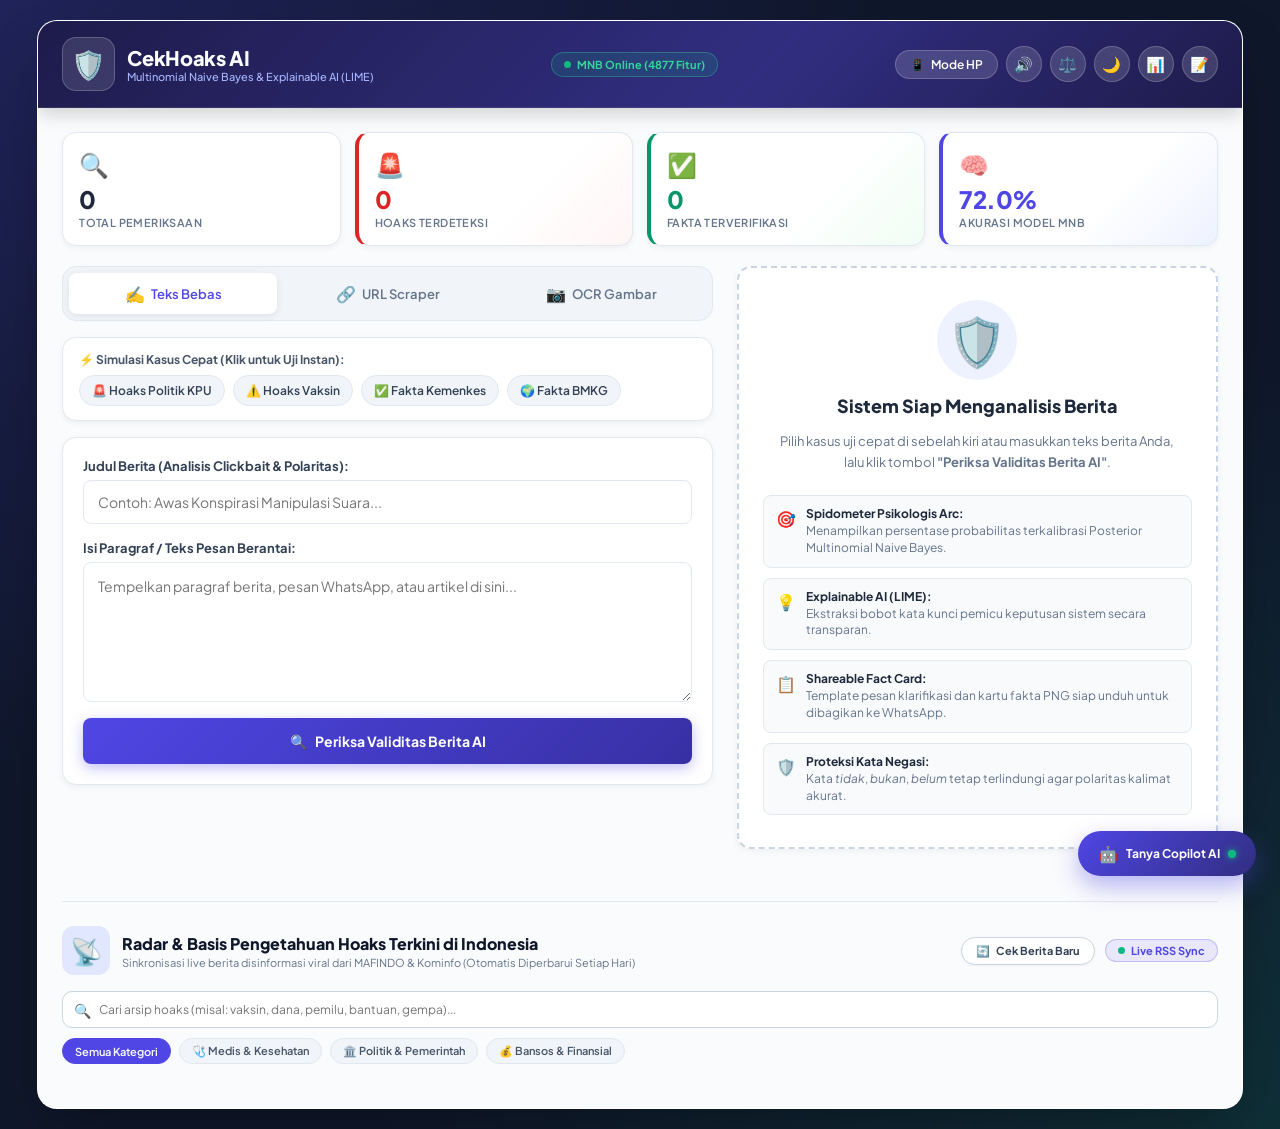
==== commit 0d5ec034: "feat: tambahkan live RSS feed scraper MAFINDO untuk update otomatis berita hoaks harian" ====
--- a/frontend/index.html
+++ b/frontend/index.html
@@ -408,10 +408,15 @@
             <span class="radar-live-icon">📡</span>
             <div>
               <h3>Radar & Basis Pengetahuan Hoaks Terkini di Indonesia</h3>
-              <p>Kasus-kasus disinformasi viral yang telah diverifikasi oleh MAFINDO & Kominfo (Klik untuk Analisis Instan)</p>
-            </div>
-          </div>
-          <span class="radar-live-pill"><span class="pulse-dot"></span> Live Feed Radar</span>
+              <p>Sinkronisasi live berita disinformasi viral dari MAFINDO & Kominfo (Otomatis Diperbarui Setiap Hari)</p>
+            </div>
+          </div>
+          <div class="radar-header-actions">
+            <button id="btn-sync-radar" class="btn-sync-radar" title="Tarik Berita Baru dari Portal MAFINDO">
+              <span id="sync-icon">🔄</span> <span id="sync-label">Cek Berita Baru</span>
+            </button>
+            <span class="radar-live-pill" id="radar-live-pill"><span class="pulse-dot"></span> Live RSS Sync</span>
+          </div>
         </div>
 
         <!-- Pencarian & Filter Kategori Basis Data Hoaks -->
--- a/frontend/css/style.css
+++ b/frontend/css/style.css
@@ -1434,6 +1434,50 @@
   font-size: 11px;
   color: #64748b;
   margin-top: 2px;
+}
+
+.radar-header-actions {
+  display: flex;
+  align-items: center;
+  gap: 10px;
+  flex-wrap: wrap;
+}
+
+.btn-sync-radar {
+  background: #ffffff;
+  border: 1px solid #cbd5e1;
+  color: #334155;
+  font-size: 11px;
+  font-weight: 700;
+  padding: 6px 14px;
+  border-radius: 20px;
+  cursor: pointer;
+  display: inline-flex;
+  align-items: center;
+  gap: 6px;
+  transition: all 0.2s ease;
+  box-shadow: 0 1px 3px rgba(0, 0, 0, 0.05);
+}
+
+.btn-sync-radar:hover {
+  background: #f8fafc;
+  border-color: #818cf8;
+  color: #4338ca;
+}
+
+.btn-sync-radar:disabled {
+  opacity: 0.7;
+  cursor: not-allowed;
+}
+
+#sync-icon.spin {
+  display: inline-block;
+  animation: rotateSync 0.8s linear infinite;
+}
+
+@keyframes rotateSync {
+  from { transform: rotate(0deg); }
+  to { transform: rotate(360deg); }
 }
 
 .radar-live-pill {
@@ -2594,3 +2638,13 @@
   border-color: #334155;
   color: #f8fafc;
 }
+
+body.dark-mode .btn-sync-radar {
+  background: #1e293b;
+  border-color: #334155;
+  color: #cbd5e1;
+}
+body.dark-mode .btn-sync-radar:hover {
+  background: #334155;
+  color: #818cf8;
+}
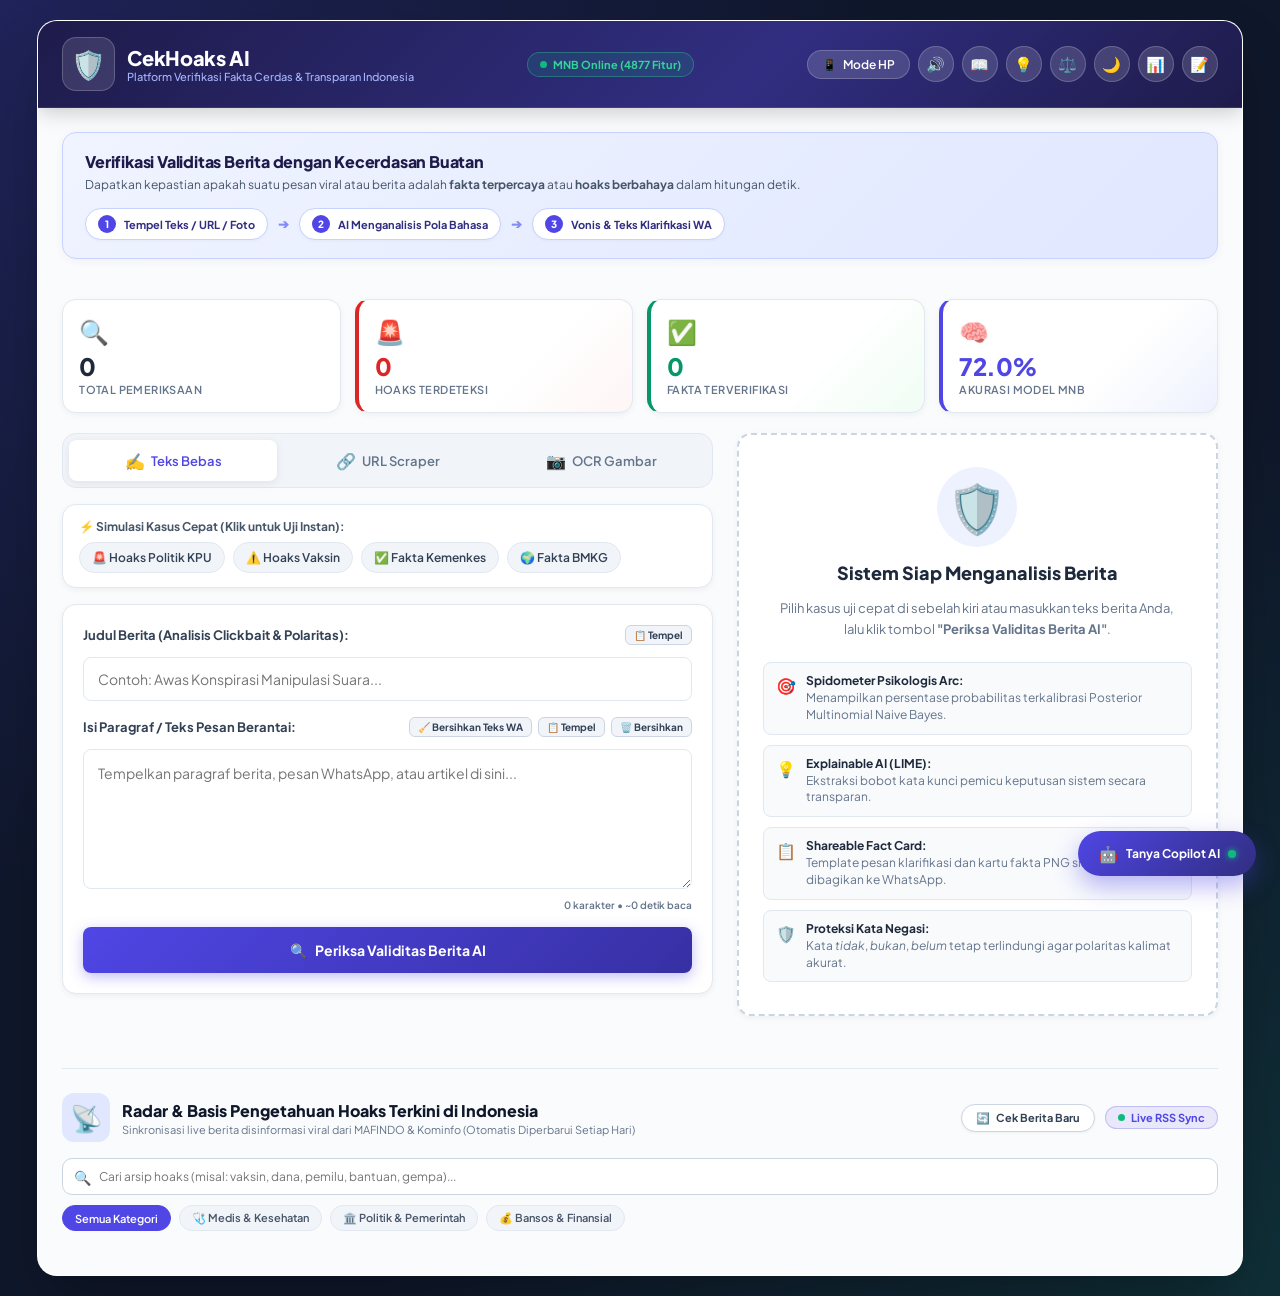
==== commit 67577ce1: "feat: perombakan konsep UI studio pro, hero onboarding, studio tabs, pembersih teks WA, narator suar" ====
--- a/frontend/index.html
+++ b/frontend/index.html
@@ -23,7 +23,7 @@
           <div class="logo-icon">🛡️</div>
           <div>
             <h1>CekHoaks AI</h1>
-            <span>Multinomial Naive Bayes & Explainable AI (LIME)</span>
+            <span>Platform Verifikasi Fakta Cerdas & Transparan Indonesia</span>
           </div>
         </div>
         <div class="header-badges">
@@ -34,6 +34,8 @@
             <span id="view-toggle-icon">📱</span> <span class="btn-label" id="view-toggle-text">Mode HP</span>
           </button>
           <button class="icon-btn" id="btn-toggle-sound" title="Efek Suara AI (Aktif/Bisu)">🔊</button>
+          <button class="icon-btn" id="btn-open-guide" title="Panduan Mudah Cara Menggunakan Web" onclick="openModal('modal-guide')">📖</button>
+          <button class="icon-btn" id="btn-open-glossary" title="Kamus Istilah Literasi Digital" onclick="openModal('modal-glossary')">💡</button>
           <button class="icon-btn" id="btn-open-compare" title="Komparasi 2 Berita Berdampingan" onclick="openModal('modal-compare')">⚖️</button>
           <button class="dark-mode-toggle" id="btn-dark-mode" title="Mode Gelap / Terang">🌙</button>
           <button class="icon-btn" id="btn-open-metrics" title="Metrik & Eksperimen MLOps" onclick="openModal('modal-metrics')">📊</button>
@@ -44,6 +46,30 @@
 
     <!-- Area Konten Utama -->
     <main class="content-area">
+
+      <!-- Hero Banner Sederhana & Ramah Pengguna -->
+      <section class="hero-onboarding">
+        <div class="hero-text">
+          <h2>Verifikasi Validitas Berita dengan Kecerdasan Buatan</h2>
+          <p>Dapatkan kepastian apakah suatu pesan viral atau berita adalah <strong>fakta terpercaya</strong> atau <strong>hoaks berbahaya</strong> dalam hitungan detik.</p>
+        </div>
+        <div class="hero-steps">
+          <div class="step-badge">
+            <span class="step-num">1</span>
+            <span>Tempel Teks / URL / Foto</span>
+          </div>
+          <div class="step-arrow">➔</div>
+          <div class="step-badge">
+            <span class="step-num">2</span>
+            <span>AI Menganalisis Pola Bahasa</span>
+          </div>
+          <div class="step-arrow">➔</div>
+          <div class="step-badge">
+            <span class="step-num">3</span>
+            <span>Vonis & Teks Klarifikasi WA</span>
+          </div>
+        </div>
+      </section>
 
       <!-- Statistik Dashboard Ringkas -->
       <div class="stats-dashboard" id="stats-dashboard">
@@ -105,12 +131,25 @@
           <!-- Tab Panel 1: Teks Bebas -->
           <section id="panel-text" class="tab-panel active">
             <div class="form-group">
-              <label for="text-title">Judul Berita (Analisis Clickbait & Polaritas):</label>
+              <div class="label-with-tool">
+                <label for="text-title">Judul Berita (Analisis Clickbait & Polaritas):</label>
+                <button type="button" class="tool-mini-btn" id="btn-paste-title" title="Tempel judul dari papan klip">📋 Tempel</button>
+              </div>
               <input type="text" id="text-title" placeholder="Contoh: Awas Konspirasi Manipulasi Suara...">
             </div>
             <div class="form-group">
-              <label for="text-content">Isi Paragraf / Teks Pesan Berantai:</label>
+              <div class="label-with-tool">
+                <label for="text-content">Isi Paragraf / Teks Pesan Berantai:</label>
+                <div class="helper-btns-group">
+                  <button type="button" class="tool-mini-btn" id="btn-clean-wa" title="Hapus [Forwarded], timestamp jam, dan tanda pesan WhatsApp">🧹 Bersihkan Teks WA</button>
+                  <button type="button" class="tool-mini-btn" id="btn-paste-content" title="Tempel isi dari papan klip">📋 Tempel</button>
+                  <button type="button" class="tool-mini-btn text-danger" id="btn-clear-text" title="Hapus semua teks">🗑️ Bersihkan</button>
+                </div>
+              </div>
               <textarea id="text-content" placeholder="Tempelkan paragraf berita, pesan WhatsApp, atau artikel di sini..."></textarea>
+              <div class="text-meta-counter">
+                <span id="text-char-count">0 karakter</span> • <span id="text-read-time">~0 detik baca</span>
+              </div>
             </div>
             <button id="btn-classify-text" class="btn-primary">
               <span>🔍</span> Periksa Validitas Berita AI
@@ -206,11 +245,25 @@
             </div>
           </div>
 
-          <!-- Hasil Klasifikasi & Spidometer -->
+          <!-- Hasil Klasifikasi & Spidometer (Studio Mode Profesional) -->
           <section id="result-card" class="result-card" style="display:none;">
             <div class="result-header">
               <span id="verdict-badge" class="verdict-tag verdict-hoax">TERINDIKASI HOAKS</span>
-              <span id="result-risk-level" class="risk-label">Tingkat Risiko</span>
+              <div class="result-header-tools">
+                <button type="button" id="btn-voice-read" class="voice-read-btn" title="Dengarkan kesimpulan AI dalam suara Bahasa Indonesia">
+                  <span id="voice-icon">🔊</span> <span id="voice-label">Dengarkan AI</span>
+                </button>
+                <span id="result-risk-level" class="risk-label">Tingkat Risiko</span>
+              </div>
+            </div>
+
+            <!-- Rekomendasi Tindakan Sederhana bagi Orang Awam -->
+            <div id="action-advice-banner" class="action-advice-banner advice-hoax">
+              <span class="advice-icon">🛑</span>
+              <div class="advice-text">
+                <strong id="advice-title">REKOMENDASI AI: JANGAN DISEBARKAN!</strong>
+                <p id="advice-desc">Narasi ini terbukti tidak akurat dan mengandung manipulasi psikologis. Gunakan teks klarifikasi di tab "Klarifikasi Siap Kirim" untuk meluruskan di grup WhatsApp.</p>
+              </div>
             </div>
 
             <!-- Spidometer Arc Psikologis -->
@@ -221,7 +274,7 @@
               </svg>
               <div class="gauge-score-display">
                 <h3 id="gauge-score-num">0%</h3>
-                <p id="gauge-type-label">Probabilitas Posterior MNB</p>
+                <p id="gauge-type-label">Tingkat Kepastian AI</p>
               </div>
             </div>
 
@@ -230,171 +283,192 @@
               <div>Skor Fakta: <span id="score-fact-pct" class="prob-fact-val">0%</span></div>
             </div>
 
-            <!-- Stabilo Teks Interaktif (In-Text Highlighting XAI) -->
-            <div class="interactive-highlight-box">
-              <div class="highlight-header">
-                <span>🔍 Analisis Stabilo Teks (Arahkan Kursor/Sentuh):</span>
-                <span class="highlight-legend">
-                  <span class="legend-badge hoax">● Pemicu Hoaks</span>
-                  <span class="legend-badge fact">● Sinyal Fakta</span>
-                </span>
-              </div>
-              <div id="highlighted-text-content" class="highlighted-text">
-                <em style="color:#94a3b8; font-size:12px;">Teks berita yang dianalisis akan ditampilkan dengan stabilo kata kunci di sini...</em>
-              </div>
-            </div>
-
-            <!-- Indikator Analitik Multi-Dimensi -->
-            <div class="multi-dim-section">
-              <h4><span>📊</span> Indikator Analisis Multi-Dimensi:</h4>
-              <div class="multi-dim-grid">
-                <div class="dim-card">
-                  <div class="dim-head"><span>Clickbait Judul</span><strong id="dim-cb-val">0%</strong></div>
-                  <div class="dim-bar-track"><div id="dim-cb-bar" class="dim-bar-fill orange" style="width:0%"></div></div>
-                </div>
-                <div class="dim-card">
-                  <div class="dim-head"><span>Urgensi Palsu</span><strong id="dim-urg-val">0%</strong></div>
-                  <div class="dim-bar-track"><div id="dim-urg-bar" class="dim-bar-fill red" style="width:0%"></div></div>
-                </div>
-                <div class="dim-card">
-                  <div class="dim-head"><span>Reputasi Sumber</span><strong id="dim-rep-val">0%</strong></div>
-                  <div class="dim-bar-track"><div id="dim-rep-bar" class="dim-bar-fill green" style="width:0%"></div></div>
-                </div>
-                <div class="dim-card">
-                  <div class="dim-head"><span>Dominasi Emosi</span><strong id="dim-emo-val">Netral</strong></div>
-                  <div class="dim-emo-pills">
-                    <span id="dim-emo-fear" class="emo-tag">Ketakutan: 0%</span>
-                    <span id="dim-emo-anger" class="emo-tag">Kemarahan: 0%</span>
+            <!-- Studio Tabs Navigation (Navigasi Antar Fitur agar Rapi & Tidak Membingungkan) -->
+            <div class="result-studio-tabs">
+              <button type="button" class="studio-tab-btn active" data-studio="studio-evidence">🔍 Bukti & Kata Kunci</button>
+              <button type="button" class="studio-tab-btn" data-studio="studio-multidim">📊 Multi-Dimensi</button>
+              <button type="button" class="studio-tab-btn" data-studio="studio-action">✍️ Klarifikasi & Cek Silang</button>
+              <button type="button" class="studio-tab-btn" data-studio="studio-cert">📋 Kartu & Dokumen</button>
+            </div>
+
+            <!-- Studio Panel 1: Bukti Kata Kunci, Stabilo & Jaringan -->
+            <div id="studio-evidence" class="studio-panel active">
+              <!-- Stabilo Teks Interaktif -->
+              <div class="interactive-highlight-box">
+                <div class="highlight-header">
+                  <span>🔍 Stabilo Kata Kunci Teks (Arahkan Kursor/Sentuh):</span>
+                  <span class="highlight-legend">
+                    <span class="legend-badge hoax">● Pemicu Hoaks</span>
+                    <span class="legend-badge fact">● Sinyal Fakta</span>
+                  </span>
+                </div>
+                <div id="highlighted-text-content" class="highlighted-text">
+                  <em style="color:#94a3b8; font-size:12px;">Teks berita yang dianalisis akan ditampilkan dengan stabilo kata kunci di sini...</em>
+                </div>
+              </div>
+
+              <!-- Explainable AI (LIME Feature Words) -->
+              <div class="xai-section">
+                <h4>
+                  <span>💡</span> Bobot Kata Pemicu Keputusan AI (Explainable AI):
+                </h4>
+                <div id="xai-chips-list" class="xai-chips"></div>
+              </div>
+
+              <!-- Visualisasi Jaringan Relasi Entitas (Semantic Entity Network) -->
+              <div class="entity-network-box">
+                <div class="entity-network-head">
+                  <h4><span>🕸️</span> Visualisasi Jaringan Semantik Entitas (Node Graph):</h4>
+                  <span class="badge-pill">MNB N-Gram Links</span>
+                </div>
+                <p style="font-size:11px; color:#64748b; margin-bottom:8px;">
+                  Memetakan keterhubungan leksikal antara topik utama, entitas aktor, dan prediktor polaritas disinformasi:
+                </p>
+                <div class="canvas-wrapper">
+                  <canvas id="entity-network-canvas" width="580" height="220"></canvas>
+                </div>
+              </div>
+            </div>
+
+            <!-- Studio Panel 2: Indikator Multi-Dimensi & Kerentanan Demografis -->
+            <div id="studio-multidim" class="studio-panel">
+              <!-- Indikator Analitik Multi-Dimensi -->
+              <div class="multi-dim-section">
+                <h4><span>📊</span> Indikator Analisis Multi-Dimensi:</h4>
+                <div class="multi-dim-grid">
+                  <div class="dim-card">
+                    <div class="dim-head"><span>Clickbait Judul</span><strong id="dim-cb-val">0%</strong></div>
+                    <div class="dim-bar-track"><div id="dim-cb-bar" class="dim-bar-fill orange" style="width:0%"></div></div>
                   </div>
-                </div>
-              </div>
-            </div>
-
-            <!-- Explainable AI (LIME Feature Words) -->
-            <div class="xai-section">
-              <h4>
-                <span>💡</span> Kata Kunci Pemicu Keputusan AI (XAI):
-              </h4>
-              <div id="xai-chips-list" class="xai-chips"></div>
-            </div>
-
-            <!-- Visualisasi Jaringan Relasi Entitas (Semantic Entity Network) -->
-            <div class="entity-network-box">
-              <div class="entity-network-head">
-                <h4><span>🕸️</span> Visualisasi Jaringan Semantik Entitas (Node Graph):</h4>
-                <span class="badge-pill">MNB N-Gram Links</span>
-              </div>
-              <p style="font-size:11px; color:#64748b; margin-bottom:8px;">
-                Memetakan keterhubungan leksikal antara topik utama, entitas aktor, dan prediktor polaritas disinformasi:
-              </p>
-              <div class="canvas-wrapper">
-                <canvas id="entity-network-canvas" width="580" height="220"></canvas>
-              </div>
-            </div>
-
-            <!-- Profil Kerentanan Demografis & Vektor Psikologis -->
-            <div class="demographic-vulnerability-box" id="demographic-box">
-              <h4><span>👥</span> Profil Kerentanan Demografis & Vektor Psikologis:</h4>
-              <div class="vuln-grid">
-                <div class="vuln-card">
-                  <span class="vuln-label">Target Audiens Rentan</span>
-                  <strong id="vuln-target-val">Lansia & Grup Komunitas WhatsApp</strong>
-                </div>
-                <div class="vuln-card">
-                  <span class="vuln-label">Indeks Kerentanan</span>
-                  <strong id="vuln-score-val" style="color:#dc2626;">Tinggi (88%)</strong>
-                </div>
-              </div>
-              <div class="vuln-detail">
-                <div style="margin-bottom:6px;">
-                  <span style="font-weight:700; color:#475569; font-size:11px;">Vektor Manipulasi:</span>
-                  <span id="vuln-vector-val" style="font-size:11px; color:#1e293b;">Kekhawatiran Kesehatan & Manipulasi Empati</span>
-                </div>
-                <div>
-                  <span style="font-weight:700; color:#475569; font-size:11px;">Strategi Edukasi:</span>
-                  <span id="vuln-strategy-val" style="font-size:11px; color:#059669;">Gunakan pendekatan persuasif santun, hindari konfrontasi langsung.</span>
-                </div>
-              </div>
-            </div>
-
-            <!-- Generator Narasi Klarifikasi Otomatis (Counter-Narrative) -->
-            <div class="counter-narrative-section" id="counter-narrative-box">
-              <div class="cn-head">
-                <h4><span>✍️</span> Generator Narasi Klarifikasi Resmi (Siap Bagikan):</h4>
-                <span class="badge-pill green">AI Generated Counter-Fact</span>
-              </div>
-              <div class="cn-tabs">
-                <button class="cn-tab-btn active" data-style="whatsapp">💬 WhatsApp Santun</button>
-                <button class="cn-tab-btn" data-style="formal">🏛️ Formal Humas</button>
-                <button class="cn-tab-btn" data-style="social">📱 Medsos (X / IG)</button>
-              </div>
-              <div class="cn-content-box">
-                <textarea id="cn-text-output" readonly placeholder="Narasi klarifikasi akan disusun secara otomatis oleh AI di sini..."></textarea>
-                <div class="cn-actions">
-                  <button id="btn-copy-cn" class="btn-primary" style="padding:7px 14px; font-size:11px; margin:0;">
-                    <span>📋</span> Salin Narasi Klarifikasi
-                  </button>
-                  <span id="cn-copy-toast" class="copy-toast" style="display:none;">✓ Berhasil disalin!</span>
-                </div>
-              </div>
-            </div>
-
-            <!-- Pintasan Cek Silang Multikanal (One-Click Fact-Check Deep Link) -->
-            <div class="cross-reference-section">
-              <h4><span>🌐</span> Pintasan Cek Silang Portal Terakreditasi (1-Klik):</h4>
-              <p style="font-size:11px; color:#64748b; margin-bottom:8px;">
-                Cari klarifikasi dan rujukan arsip resmi langsung di basis data pemeriksa fakta terverifikasi:
-              </p>
-              <div class="cross-ref-buttons">
-                <a id="btn-ref-mafindo" target="_blank" rel="noopener noreferrer" class="cross-ref-btn ref-mafindo">
-                  <span>🔍</span> MAFINDO (TurnBackHoax)
-                </a>
-                <a id="btn-ref-google" target="_blank" rel="noopener noreferrer" class="cross-ref-btn ref-google">
-                  <span>🌐</span> Google Fact Check
-                </a>
-                <a id="btn-ref-kominfo" href="https://aduankonten.id/" target="_blank" rel="noopener noreferrer" class="cross-ref-btn ref-kominfo">
-                  <span>🏛️</span> Aduan Konten Kominfo
-                </a>
-                <a id="btn-ref-kompas" target="_blank" rel="noopener noreferrer" class="cross-ref-btn ref-kompas">
-                  <span>📰</span> Cek Fakta Kompas
-                </a>
-              </div>
-            </div>
-
-            <!-- Shareable Fact Card Preview -->
-            <div class="fact-card-preview" id="fact-card-box">
-              <div class="fact-card-header">
-                <span>🛡️ CEKHOAKS VERIFIKASI RESMI</span>
-                <span id="fc-meta">Probabilitas: 88%</span>
-              </div>
-              <div class="fact-card-verdict" id="fc-verdict">⚠️ PERINGATAN HOAKS</div>
-              <div class="fact-card-title" id="fc-title">"Judul berita akan dirender di sini..."</div>
-              <div class="fact-card-footer">
-                <span>Saring Sebelum Sharing • CekHoaks Mobile</span>
-                <span>Didukung Multinomial Naive Bayes</span>
-              </div>
-            </div>
-
-            <div class="card-actions">
-              <button id="btn-copy-card-text" class="btn-secondary">
-                <span>📋</span> Salin Teks
-              </button>
-              <button id="btn-download-fact-card" class="btn-secondary">
-                <span>🖼️</span> Unduh Kartu
-              </button>
-              <button id="btn-open-cert" class="btn-secondary" onclick="openForensicCertificate()">
-                <span>📄</span> Sertifikat Forensik
-              </button>
-            </div>
-
-            <!-- Crowdsourced Feedback -->
-            <div class="feedback-box">
-              <span style="font-weight:600;">Apakah hasil prediksi ini sesuai dengan fakta?</span>
-              <div class="feedback-buttons">
-                <button id="btn-feedback-agree" class="btn-feedback agree">👍 Setuju</button>
-                <button id="btn-feedback-disagree" class="btn-feedback disagree">👎 Sanggah (Bukan Hoaks)</button>
-              </div>
-            </div>
+                  <div class="dim-card">
+                    <div class="dim-head"><span>Urgensi Palsu</span><strong id="dim-urg-val">0%</strong></div>
+                    <div class="dim-bar-track"><div id="dim-urg-bar" class="dim-bar-fill red" style="width:0%"></div></div>
+                  </div>
+                  <div class="dim-card">
+                    <div class="dim-head"><span>Reputasi Sumber</span><strong id="dim-rep-val">0%</strong></div>
+                    <div class="dim-bar-track"><div id="dim-rep-bar" class="dim-bar-fill green" style="width:0%"></div></div>
+                  </div>
+                  <div class="dim-card">
+                    <div class="dim-head"><span>Dominasi Emosi</span><strong id="dim-emo-val">Netral</strong></div>
+                    <div class="dim-emo-pills">
+                      <span id="dim-emo-fear" class="emo-tag">Ketakutan: 0%</span>
+                      <span id="dim-emo-anger" class="emo-tag">Kemarahan: 0%</span>
+                    </div>
+                  </div>
+                </div>
+              </div>
+
+              <!-- Profil Kerentanan Demografis & Vektor Psikologis -->
+              <div class="demographic-vulnerability-box" id="demographic-box">
+                <h4><span>👥</span> Profil Kerentanan Demografis & Vektor Psikologis:</h4>
+                <div class="vuln-grid">
+                  <div class="vuln-card">
+                    <span class="vuln-label">Target Audiens Rentan</span>
+                    <strong id="vuln-target-val">Lansia & Grup Komunitas WhatsApp</strong>
+                  </div>
+                  <div class="vuln-card">
+                    <span class="vuln-label">Indeks Kerentanan</span>
+                    <strong id="vuln-score-val" style="color:#dc2626;">Tinggi (88%)</strong>
+                  </div>
+                </div>
+                <div class="vuln-detail">
+                  <div style="margin-bottom:6px;">
+                    <span style="font-weight:700; color:#475569; font-size:11px;">Vektor Manipulasi:</span>
+                    <span id="vuln-vector-val" style="font-size:11px; color:#1e293b;">Kekhawatiran Kesehatan & Manipulasi Empati</span>
+                  </div>
+                  <div>
+                    <span style="font-weight:700; color:#475569; font-size:11px;">Strategi Edukasi:</span>
+                    <span id="vuln-strategy-val" style="font-size:11px; color:#059669;">Gunakan pendekatan persuasif santun, hindari konfrontasi langsung.</span>
+                  </div>
+                </div>
+              </div>
+            </div>
+
+            <!-- Studio Panel 3: Narasi Klarifikasi & Cek Silang Satu-Klik -->
+            <div id="studio-action" class="studio-panel">
+              <!-- Generator Narasi Klarifikasi Otomatis (Counter-Narrative) -->
+              <div class="counter-narrative-section" id="counter-narrative-box">
+                <div class="cn-head">
+                  <h4><span>✍️</span> Teks Klarifikasi Siap Kirim (Pilih Gaya):</h4>
+                  <span class="badge-pill green">AI Counter-Fact</span>
+                </div>
+                <div class="cn-tabs">
+                  <button class="cn-tab-btn active" data-style="whatsapp">💬 WhatsApp Santun</button>
+                  <button class="cn-tab-btn" data-style="formal">🏛️ Formal Humas</button>
+                  <button class="cn-tab-btn" data-style="social">📱 Medsos (X / IG)</button>
+                </div>
+                <div class="cn-content-box">
+                  <textarea id="cn-text-output" readonly placeholder="Narasi klarifikasi akan disusun secara otomatis oleh AI di sini..."></textarea>
+                  <div class="cn-actions">
+                    <button id="btn-copy-cn" class="btn-primary" style="padding:7px 14px; font-size:11px; margin:0;">
+                      <span>📋</span> Salin Narasi Klarifikasi
+                    </button>
+                    <span id="cn-copy-toast" class="copy-toast" style="display:none;">✓ Berhasil disalin! Siap dibagikan ke WhatsApp.</span>
+                  </div>
+                </div>
+              </div>
+
+              <!-- Pintasan Cek Silang Multikanal (One-Click Fact-Check Deep Link) -->
+              <div class="cross-reference-section">
+                <h4><span>🌐</span> Cek Silang di Portal Terverifikasi (1-Klik Langsung Buka):</h4>
+                <p style="font-size:11px; color:#64748b; margin-bottom:8px;">
+                  Bandingkan langsung dengan hasil investigasi pemeriksa fakta independen dan otoritas negara:
+                </p>
+                <div class="cross-ref-buttons">
+                  <a id="btn-ref-mafindo" target="_blank" rel="noopener noreferrer" class="cross-ref-btn ref-mafindo">
+                    <span>🔍</span> MAFINDO (TurnBackHoax)
+                  </a>
+                  <a id="btn-ref-google" target="_blank" rel="noopener noreferrer" class="cross-ref-btn ref-google">
+                    <span>🌐</span> Google Fact Check
+                  </a>
+                  <a id="btn-ref-kominfo" href="https://aduankonten.id/" target="_blank" rel="noopener noreferrer" class="cross-ref-btn ref-kominfo">
+                    <span>🏛️</span> Aduan Konten Kominfo
+                  </a>
+                  <a id="btn-ref-kompas" target="_blank" rel="noopener noreferrer" class="cross-ref-btn ref-kompas">
+                    <span>📰</span> Cek Fakta Kompas
+                  </a>
+                </div>
+              </div>
+            </div>
+
+            <!-- Studio Panel 4: Kartu Fakta, Sertifikat Forensik & Feedback -->
+            <div id="studio-cert" class="studio-panel">
+              <!-- Shareable Fact Card Preview -->
+              <div class="fact-card-preview" id="fact-card-box">
+                <div class="fact-card-header">
+                  <span>🛡️ CEKHOAKS VERIFIKASI RESMI</span>
+                  <span id="fc-meta">Probabilitas: 88%</span>
+                </div>
+                <div class="fact-card-verdict" id="fc-verdict">⚠️ PERINGATAN HOAKS</div>
+                <div class="fact-card-title" id="fc-title">"Judul berita akan dirender di sini..."</div>
+                <div class="fact-card-footer">
+                  <span>Saring Sebelum Sharing • CekHoaks Mobile</span>
+                  <span>Didukung Multinomial Naive Bayes</span>
+                </div>
+              </div>
+
+              <div class="card-actions">
+                <button id="btn-copy-card-text" class="btn-secondary">
+                  <span>📋</span> Salin Teks
+                </button>
+                <button id="btn-download-fact-card" class="btn-secondary">
+                  <span>🖼️</span> Unduh Kartu Gambar
+                </button>
+                <button id="btn-open-cert" class="btn-secondary" onclick="openForensicCertificate()">
+                  <span>📄</span> Cetak Sertifikat Forensik
+                </button>
+              </div>
+
+              <!-- Crowdsourced Feedback -->
+              <div class="feedback-box">
+                <span style="font-weight:600;">Apakah hasil prediksi ini sesuai dengan fakta menurut Anda?</span>
+                <div class="feedback-buttons">
+                  <button id="btn-feedback-agree" class="btn-feedback agree">👍 Setuju dengan AI</button>
+                  <button id="btn-feedback-disagree" class="btn-feedback disagree">👎 Sanggah (Bukan Hoaks)</button>
+                </div>
+              </div>
+            </div>
+
           </section>
 
         </div>
@@ -744,6 +818,93 @@
     </div>
   </div>
 
+  <!-- Modal: Panduan Penggunaan Mudah bagi Orang Awam -->
+  <div id="modal-guide" class="modal-overlay">
+    <div class="modal-card">
+      <div class="modal-header">
+        <h3>📖 Panduan Praktis Mendeteksi Hoaks untuk Pemula</h3>
+        <button class="close-btn">&times;</button>
+      </div>
+      <div class="modal-body">
+        <p style="font-size:12px; color:#475569; margin-bottom:12px;">
+          Gunakan 4 prinsip sederhana berikut setiap kali Anda menerima pesan mencurigakan di media sosial atau WhatsApp:
+        </p>
+
+        <div class="guide-cards-list">
+          <div class="guide-item">
+            <span class="guide-num">1</span>
+            <div>
+              <strong>Waspadai Huruf Kapital & Tanda Seru Berlebih (Clickbait)</strong>
+              <p>Judul seperti <em>"VIRAL!! SEBARKAN SEBELUM DIHAPUS!!"</em> sengaja memancing emosi panik agar Anda segera membagikannya tanpa berpikir logis.</p>
+            </div>
+          </div>
+
+          <div class="guide-item">
+            <span class="guide-num">2</span>
+            <div>
+              <strong>Periksa Keaslian Domain & Sumber Berita</strong>
+              <p>Portal berita terverifikasi resmi Dewan Pers selalu memiliki alamat jelas (misal <em>detik.com</em>, <em>kompas.com</em>, <em>antaranews.com</em>, atau domain pemerintah <em>.go.id</em>). Hati-hati dengan situs blogspot atau tautan mencurigakan.</p>
+            </div>
+          </div>
+
+          <div class="guide-item">
+            <span class="guide-num">3</span>
+            <div>
+              <strong>Gunakan Fitur "Bersihkan Teks WA" di Web Ini</strong>
+              <p>Salin pesan berantai dari WhatsApp, klik tombol <em>🧹 Bersihkan Teks WA</em> di aplikasi ini untuk membuang tulisan <em>[Forwarded]</em>, lalu tekan <em>Periksa Validitas Berita AI</em>.</p>
+            </div>
+          </div>
+
+          <div class="guide-item">
+            <span class="guide-num">4</span>
+            <div>
+              <strong>Balas dengan Santun Menggunakan Narasi AI</strong>
+              <p>Jika terbukti hoaks, buka tab <em>"✍️ Klarifikasi & Cek Silang"</em>, salin narasi WhatsApp santun yang telah disusun AI, lalu kirimkan kembali ke grup agar orang lain teredukasi tanpa ada perdebatan.</p>
+            </div>
+          </div>
+        </div>
+      </div>
+    </div>
+  </div>
+
+  <!-- Modal: Kamus Literasi Digital & Istilah Hoaks -->
+  <div id="modal-glossary" class="modal-overlay">
+    <div class="modal-card">
+      <div class="modal-header">
+        <h3>💡 Kamus Cerdas Istilah Cek Fakta & Literasi Digital</h3>
+        <button class="close-btn">&times;</button>
+      </div>
+      <div class="modal-body">
+        <p style="font-size:12px; color:#64748b; margin-bottom:12px;">
+          Pahami perbedaan istilah-istilah disinformasi yang sering digunakan oleh para peneliti dan pemeriksa fakta:
+        </p>
+
+        <div class="glossary-list">
+          <div class="glossary-item">
+            <span class="glossary-term">🚨 Disinformasi</span>
+            <p>Informasi yang <strong>sengaja diciptakan salah</strong> dengan tujuan menipu, memprovokasi, atau mencari keuntungan finansial/politik.</p>
+          </div>
+          <div class="glossary-item">
+            <span class="glossary-term">⚠️ Misinformasi</span>
+            <p>Informasi yang keliru namun <strong>disebarkan oleh orang yang tidak tahu</strong> bahwa info tersebut salah (biasanya disebarkan karena niat baik ingin mengingatkan keluarga).</p>
+          </div>
+          <div class="glossary-item">
+            <span class="glossary-term">🎣 Clickbait (Umpan Klik)</span>
+            <p>Judul berita yang dibuat sensasional, membesar-besarkan fakta, atau menggunakan huruf kapital berlebih semata-mata demi menarik klik pembaca.</p>
+          </div>
+          <div class="glossary-item">
+            <span class="glossary-term">⏳ False Urgency (Urgensi Palsu)</span>
+            <p>Pola manipulasi psikologis dengan memaksa pembaca harus segera membagikan pesan (<em>"viralkan sebelum dihapus"</em>, <em>"bagikan ke 10 grup"</em>).</p>
+          </div>
+          <div class="glossary-item">
+            <span class="glossary-term">🤖 Explainable AI (LIME)</span>
+            <p>Teknologi kecerdasan buatan yang <strong>transparan</strong> dan mampu menjelaskan mengapa suatu kalimat dinilai hoaks dengan menyoroti kata kunci pemicunya.</p>
+          </div>
+        </div>
+      </div>
+    </div>
+  </div>
+
   <!-- Modal 5: Mode Komparasi Berita Berdampingan (Side-by-Side Comparison) -->
   <div id="modal-compare" class="modal-overlay">
     <div class="modal-card modal-xl">
--- a/frontend/css/style.css
+++ b/frontend/css/style.css
@@ -2648,3 +2648,362 @@
   background: #334155;
   color: #818cf8;
 }
+
+/* ==================== 9. HERO ONBOARDING & STUDIO RESULT REDESIGN ==================== */
+
+/* --- Hero Onboarding Banner --- */
+.hero-onboarding {
+  background: linear-gradient(135deg, #f0f4ff 0%, #e0e7ff 100%);
+  border: 1px solid #c7d2fe;
+  border-radius: var(--radius-md);
+  padding: 18px 22px;
+  margin-bottom: 20px;
+  display: flex;
+  flex-direction: column;
+  gap: 14px;
+  box-shadow: 0 2px 8px rgba(79, 70, 229, 0.06);
+}
+
+.hero-text h2 {
+  font-size: 16px;
+  font-weight: 800;
+  color: #1e1b4b;
+  letter-spacing: -0.2px;
+  margin-bottom: 4px;
+}
+
+.hero-text p {
+  font-size: 12px;
+  color: #475569;
+  line-height: 1.5;
+}
+
+.hero-steps {
+  display: flex;
+  align-items: center;
+  gap: 10px;
+  flex-wrap: wrap;
+}
+
+.step-badge {
+  display: flex;
+  align-items: center;
+  gap: 8px;
+  background: #ffffff;
+  padding: 6px 12px;
+  border-radius: 20px;
+  font-size: 11px;
+  font-weight: 700;
+  color: #312e81;
+  border: 1px solid #c7d2fe;
+  box-shadow: 0 1px 3px rgba(0, 0, 0, 0.04);
+}
+
+.step-num {
+  width: 18px;
+  height: 18px;
+  background: #4f46e5;
+  color: #ffffff;
+  border-radius: 50%;
+  display: flex;
+  align-items: center;
+  justify-content: center;
+  font-size: 10px;
+  font-weight: 800;
+}
+
+.step-arrow {
+  color: #818cf8;
+  font-weight: 800;
+  font-size: 13px;
+}
+
+/* --- Input Tool Helper Buttons & Counter --- */
+.label-with-tool {
+  display: flex;
+  justify-content: space-between;
+  align-items: center;
+  flex-wrap: wrap;
+  gap: 6px;
+  margin-bottom: 6px;
+}
+
+.helper-btns-group {
+  display: flex;
+  gap: 6px;
+}
+
+.tool-mini-btn {
+  background: #f1f5f9;
+  border: 1px solid #cbd5e1;
+  color: #334155;
+  font-size: 10px;
+  font-weight: 700;
+  padding: 3px 8px;
+  border-radius: 6px;
+  cursor: pointer;
+  transition: all 0.2s ease;
+}
+
+.tool-mini-btn:hover {
+  background: #e2e8f0;
+  color: #0f172a;
+}
+
+.tool-mini-btn.text-danger:hover {
+  background: #fee2e2;
+  color: #dc2626;
+  border-color: #fecaca;
+}
+
+.text-meta-counter {
+  font-size: 10px;
+  color: #64748b;
+  text-align: right;
+  margin-top: 4px;
+  font-weight: 600;
+}
+
+/* --- Result Header Tools & Voice Narrator --- */
+.result-header-tools {
+  display: flex;
+  align-items: center;
+  gap: 8px;
+}
+
+.voice-read-btn {
+  background: #ffffff;
+  border: 1px solid #cbd5e1;
+  color: #334155;
+  font-size: 11px;
+  font-weight: 700;
+  padding: 5px 12px;
+  border-radius: 20px;
+  cursor: pointer;
+  display: inline-flex;
+  align-items: center;
+  gap: 6px;
+  box-shadow: 0 1px 3px rgba(0, 0, 0, 0.05);
+  transition: all 0.2s ease;
+}
+
+.voice-read-btn:hover {
+  background: #eef2ff;
+  border-color: #818cf8;
+  color: #4338ca;
+}
+
+/* --- Rekomendasi Tindakan Sederhana (Action Advice Banner) --- */
+.action-advice-banner {
+  display: flex;
+  align-items: center;
+  gap: 12px;
+  padding: 12px 16px;
+  border-radius: var(--radius-md);
+  margin-bottom: 16px;
+  border-left: 5px solid;
+}
+
+.action-advice-banner.advice-hoax {
+  background: #fff1f2;
+  border-color: #e11d48;
+}
+
+.action-advice-banner.advice-fact {
+  background: #ecfdf5;
+  border-color: #059669;
+}
+
+.advice-icon {
+  font-size: 26px;
+  flex-shrink: 0;
+}
+
+.advice-text strong {
+  display: block;
+  font-size: 13px;
+  margin-bottom: 2px;
+}
+
+.advice-hoax .advice-text strong { color: #be123c; }
+.advice-fact .advice-text strong { color: #065f46; }
+
+.advice-text p {
+  font-size: 11px;
+  line-height: 1.4;
+  color: #475569;
+  margin: 0;
+}
+
+/* --- Studio Tabs Navigation --- */
+.result-studio-tabs {
+  display: flex;
+  gap: 6px;
+  background: #f1f5f9;
+  padding: 4px;
+  border-radius: 12px;
+  margin: 16px 0 12px;
+  overflow-x: auto;
+  border: 1px solid #e2e8f0;
+}
+
+.studio-tab-btn {
+  flex: 1;
+  background: transparent;
+  border: none;
+  padding: 8px 12px;
+  font-size: 11px;
+  font-weight: 700;
+  color: #475569;
+  border-radius: 8px;
+  cursor: pointer;
+  white-space: nowrap;
+  transition: all 0.2s ease;
+  text-align: center;
+}
+
+.studio-tab-btn:hover {
+  color: #1e1b4b;
+}
+
+.studio-tab-btn.active {
+  background: #ffffff;
+  color: #4338ca;
+  box-shadow: 0 2px 6px rgba(0, 0, 0, 0.08);
+}
+
+.studio-panel {
+  display: none;
+  animation: fadeInStudio 0.3s ease;
+}
+
+.studio-panel.active {
+  display: block;
+}
+
+@keyframes fadeInStudio {
+  from { opacity: 0; transform: translateY(4px); }
+  to { opacity: 1; transform: translateY(0); }
+}
+
+/* --- Modals Panduan & Kamus Literasi Digital --- */
+.guide-cards-list,
+.glossary-list {
+  display: flex;
+  flex-direction: column;
+  gap: 10px;
+}
+
+.guide-item {
+  display: flex;
+  gap: 12px;
+  background: #f8fafc;
+  padding: 12px 14px;
+  border-radius: 8px;
+  border: 1px solid #e2e8f0;
+}
+
+.guide-num {
+  width: 24px;
+  height: 24px;
+  background: #4f46e5;
+  color: #ffffff;
+  border-radius: 50%;
+  display: flex;
+  align-items: center;
+  justify-content: center;
+  font-size: 11px;
+  font-weight: 800;
+  flex-shrink: 0;
+}
+
+.guide-item strong {
+  display: block;
+  font-size: 12px;
+  color: #0f172a;
+  margin-bottom: 2px;
+}
+
+.guide-item p {
+  font-size: 11px;
+  color: #64748b;
+  line-height: 1.5;
+  margin: 0;
+}
+
+.glossary-item {
+  background: #f8fafc;
+  border: 1px solid #e2e8f0;
+  border-radius: 8px;
+  padding: 10px 14px;
+}
+
+.glossary-term {
+  display: block;
+  font-size: 12px;
+  font-weight: 800;
+  color: #312e81;
+  margin-bottom: 3px;
+}
+
+.glossary-item p {
+  font-size: 11px;
+  color: #475569;
+  line-height: 1.5;
+  margin: 0;
+}
+
+/* --- Dark Mode Overrides untuk Redesign Baru --- */
+body.dark-mode .hero-onboarding {
+  background: linear-gradient(135deg, #1e1b4b 0%, #1e293b 100%);
+  border-color: #3730a3;
+}
+body.dark-mode .hero-text h2 { color: #f8fafc; }
+body.dark-mode .hero-text p { color: #cbd5e1; }
+body.dark-mode .step-badge {
+  background: #0f172a;
+  border-color: #3730a3;
+  color: #c7d2fe;
+}
+
+body.dark-mode .tool-mini-btn {
+  background: #1e293b;
+  border-color: #334155;
+  color: #cbd5e1;
+}
+body.dark-mode .voice-read-btn {
+  background: #1e293b;
+  border-color: #334155;
+  color: #cbd5e1;
+}
+
+body.dark-mode .action-advice-banner.advice-hoax {
+  background: #450a0a;
+  border-color: #e11d48;
+}
+body.dark-mode .advice-hoax .advice-text strong { color: #fda4af; }
+
+body.dark-mode .action-advice-banner.advice-fact {
+  background: #022c22;
+  border-color: #059669;
+}
+body.dark-mode .advice-fact .advice-text strong { color: #6ee7b7; }
+body.dark-mode .advice-text p { color: #e2e8f0; }
+
+body.dark-mode .result-studio-tabs {
+  background: #0f172a;
+  border-color: #334155;
+}
+body.dark-mode .studio-tab-btn { color: #94a3b8; }
+body.dark-mode .studio-tab-btn.active {
+  background: #1e293b;
+  color: #818cf8;
+}
+
+body.dark-mode .guide-item,
+body.dark-mode .glossary-item {
+  background: #0f172a;
+  border-color: #334155;
+}
+body.dark-mode .guide-item strong { color: #f8fafc; }
+body.dark-mode .glossary-term { color: #a5b4fc; }
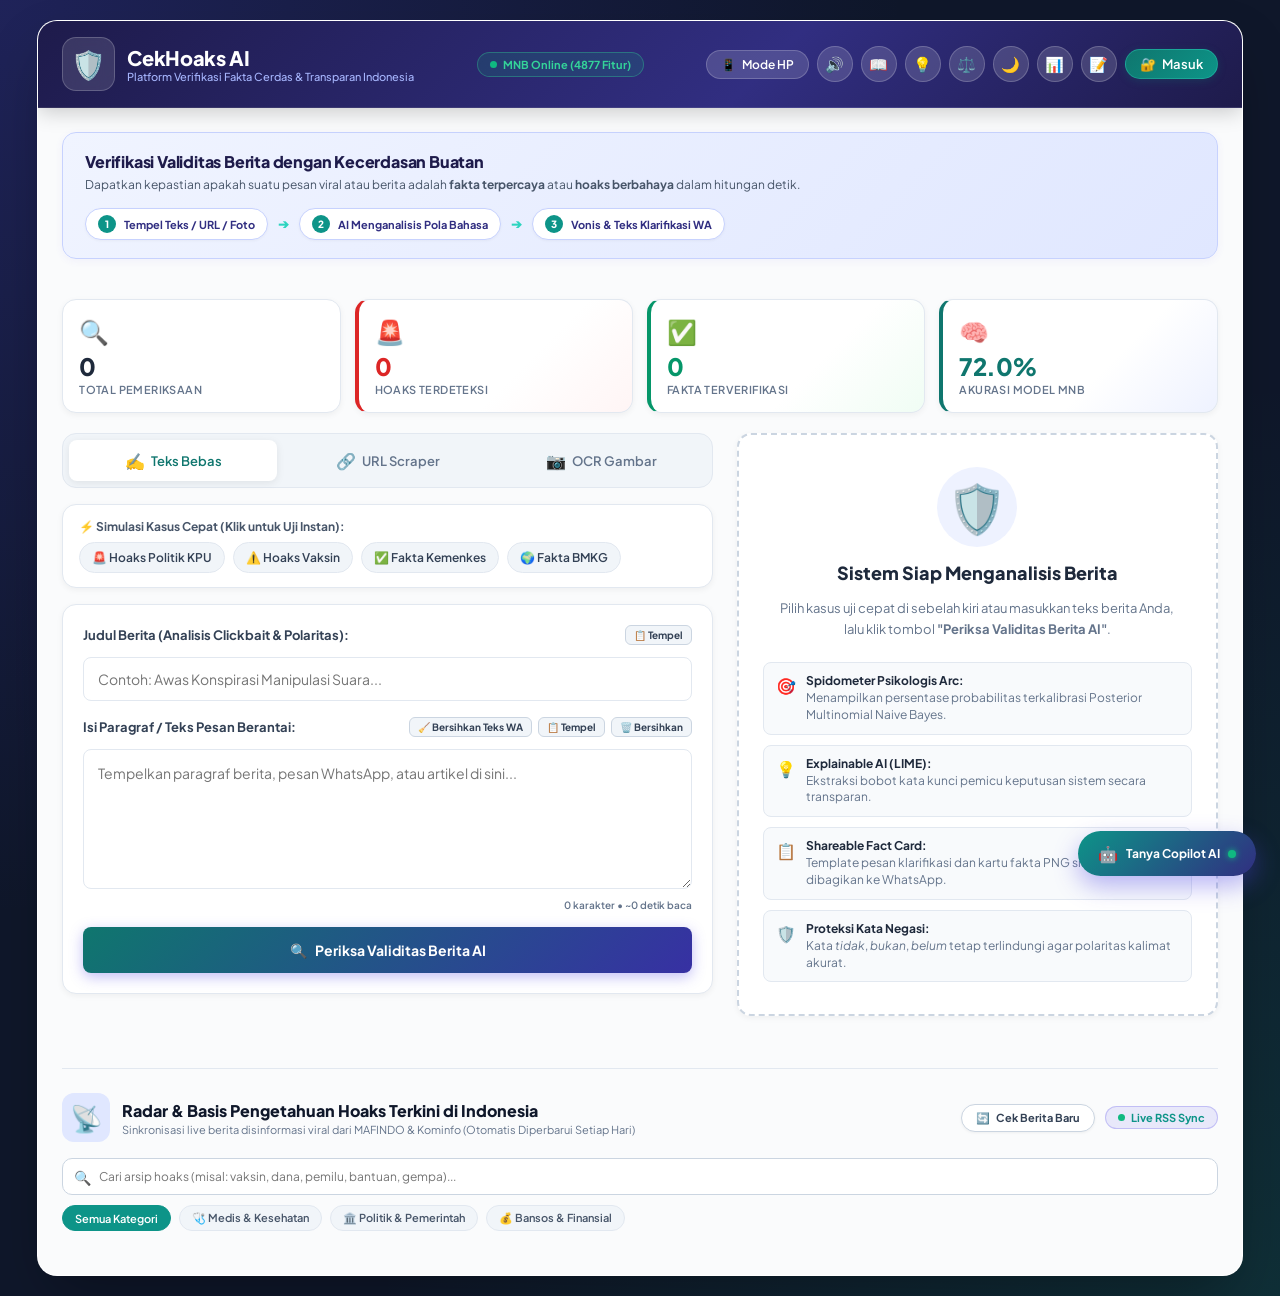
==== commit 16dbf365: "feat: implementasi login Gmail & password, Google auth 1-klik, tema warna pro deep emerald teal & cy" ====
--- a/frontend/index.html
+++ b/frontend/index.html
@@ -40,6 +40,18 @@
           <button class="dark-mode-toggle" id="btn-dark-mode" title="Mode Gelap / Terang">🌙</button>
           <button class="icon-btn" id="btn-open-metrics" title="Metrik & Eksperimen MLOps" onclick="openModal('modal-metrics')">📊</button>
           <button class="icon-btn" id="btn-open-sus" title="Uji Usabilitas SUS" onclick="openModal('modal-sus')">📝</button>
+
+          <!-- Tombol / Badge Autentikasi Pengguna -->
+          <button class="auth-btn" id="btn-open-login" onclick="openModal('modal-auth')" title="Masuk dengan Gmail & Kata Sandi">
+            <span>🔐</span> <span class="btn-label">Masuk</span>
+          </button>
+          <div class="user-profile-badge" id="user-profile-badge" style="display:none;" onclick="openModal('modal-user-profile')" title="Lihat Profil Saya">
+            <img id="header-avatar" class="user-avatar" src="" alt="Avatar">
+            <div class="user-info-text">
+              <span id="header-username" class="user-name">Pengguna</span>
+              <span class="user-badge-role">Analis Fakta</span>
+            </div>
+          </div>
         </div>
       </div>
     </header>
@@ -776,6 +788,7 @@
           <div class="cert-meta-grid">
             <div><span>Nomor Registrasi:</span> <strong id="cert-id-val">-</strong></div>
             <div><span>Waktu Pengujian:</span> <strong id="cert-time-val">-</strong></div>
+            <div><span>Penyelidik (Auditor):</span> <strong id="cert-auditor-val">Penyelidik Tamu (Guest)</strong></div>
             <div><span>Model Klasifikasi:</span> <strong>Multinomial Naive Bayes (MNB)</strong></div>
             <div><span>Representasi Fitur:</span> <strong>TF-IDF N-gram (1,2) Spasial L2-Norm</strong></div>
           </div>
@@ -812,6 +825,94 @@
         <div class="cert-actions">
           <button class="btn-primary" onclick="window.print()">
             <span>🖨️</span> Cetak / Simpan Dokumen PDF
+          </button>
+        </div>
+      </div>
+    </div>
+  </div>
+
+  <!-- Modal: Autentikasi Pengguna (Login Gmail & Password / Google OAuth) -->
+  <div id="modal-auth" class="modal-overlay">
+    <div class="modal-card modal-auth-card">
+      <div class="modal-header">
+        <h3 id="auth-modal-title">🔐 Masuk ke CekHoaks AI</h3>
+        <button class="close-btn">&times;</button>
+      </div>
+      <div class="modal-body">
+        <!-- 1-Click Google Login -->
+        <button type="button" class="btn-google-auth" id="btn-google-auth">
+          <svg width="18" height="18" viewBox="0 0 24 24"><path fill="#4285F4" d="M23.745 12.27c0-.7-.06-1.4-.19-2.07H12v4.51h6.6c-.29 1.52-1.14 2.82-2.4 3.68v3.05h3.88c2.27-2.09 3.665-5.17 3.665-9.17z"/><path fill="#34A853" d="M12 24c3.24 0 5.95-1.08 7.93-2.91l-3.88-3.05c-1.08.72-2.45 1.16-4.05 1.16-3.12 0-5.77-2.1-6.72-4.93H1.25v3.15C3.26 21.36 7.33 24 12 24z"/><path fill="#FBBC05" d="M5.28 14.27c-.25-.72-.38-1.49-.38-2.27s.13-1.55.38-2.27V6.58H1.25C.45 8.18 0 9.99 0 12s.45 3.82 1.25 5.42l4.03-3.15z"/><path fill="#EA4335" d="M12 4.75c1.77 0 3.35.61 4.6 1.8l3.42-3.42C17.95 1.19 15.24 0 12 0 7.33 0 3.26 2.64 1.25 6.58l4.03 3.15c.95-2.83 3.6-4.98 6.72-4.98z"/></svg>
+          <span>Masuk Instan dengan Google / Gmail</span>
+        </button>
+
+        <div class="auth-divider">
+          <span>atau dengan email dan kata sandi</span>
+        </div>
+
+        <!-- Mode Toggle Tabs -->
+        <div class="auth-toggle-tabs">
+          <button type="button" class="auth-tab active" id="tab-auth-login">Masuk Akun</button>
+          <button type="button" class="auth-tab" id="tab-auth-register">Daftar Akun Baru</button>
+        </div>
+
+        <form id="auth-form" onsubmit="return false;">
+          <div class="form-group" id="group-auth-name" style="display:none;">
+            <label for="auth-input-name">Nama Lengkap:</label>
+            <input type="text" id="auth-input-name" placeholder="Nama Anda (contoh: Shofal Syahputra)">
+          </div>
+
+          <div class="form-group">
+            <label for="auth-input-email">Alamat Email / Gmail:</label>
+            <input type="email" id="auth-input-email" placeholder="nama.anda@gmail.com" required>
+          </div>
+
+          <div class="form-group">
+            <label for="auth-input-password">Kata Sandi (Password):</label>
+            <div class="password-input-wrap">
+              <input type="password" id="auth-input-password" placeholder="Minimal 6 karakter" required>
+              <button type="button" class="pwd-toggle-btn" id="btn-toggle-pwd" title="Lihat/Sembunyikan sandi">👁️</button>
+            </div>
+          </div>
+
+          <div id="auth-error-box" class="auth-error" style="display:none;"></div>
+
+          <button type="submit" id="btn-submit-auth" class="btn-primary" style="margin-top:8px;">
+            <span>🚀</span> <span id="auth-submit-label">Masuk ke Sistem</span>
+          </button>
+        </form>
+      </div>
+    </div>
+  </div>
+
+  <!-- Modal: Profil Pengguna & Keluar -->
+  <div id="modal-user-profile" class="modal-overlay">
+    <div class="modal-card">
+      <div class="modal-header">
+        <h3>👤 Profil Penyelidik Fakta</h3>
+        <button class="close-btn">&times;</button>
+      </div>
+      <div class="modal-body">
+        <div class="profile-card">
+          <img id="profile-modal-avatar" class="profile-large-avatar" src="" alt="Avatar">
+          <h4 id="profile-modal-name">Nama Pengguna</h4>
+          <span id="profile-modal-email" class="profile-email">email@gmail.com</span>
+          <span id="profile-modal-role" class="profile-role-badge">Penyelidik Fakta Terverifikasi</span>
+        </div>
+
+        <div class="profile-stats-grid">
+          <div class="pstat-item">
+            <span class="pstat-val" id="profile-pstat-total">0</span>
+            <span class="pstat-lbl">Artikel Diperiksa</span>
+          </div>
+          <div class="pstat-item">
+            <span class="pstat-val" id="profile-pstat-verified">100%</span>
+            <span class="pstat-lbl">Integritas Audit</span>
+          </div>
+        </div>
+
+        <div style="margin-top:16px; display:flex; justify-content:flex-end;">
+          <button type="button" id="btn-logout" class="btn-secondary" style="color:#dc2626; border-color:#fecaca;">
+            <span>🚪</span> Keluar (Logout)
           </button>
         </div>
       </div>
--- a/frontend/css/style.css
+++ b/frontend/css/style.css
@@ -1,7 +1,9 @@
 :root {
-  --primary: #4f46e5;
-  --primary-hover: #4338ca;
-  --primary-glow: rgba(79, 70, 229, 0.35);
+  --primary: #0f766e;
+  --primary-hover: #115e59;
+  --primary-accent: #0d9488;
+  --cyan-accent: #06b6d4;
+  --primary-glow: rgba(13, 148, 136, 0.35);
   --hoax-color: #dc2626;
   --hoax-bg: #fef2f2;
   --hoax-border: #fecaca;
@@ -15,7 +17,7 @@
   --text-main: #0f172a;
   --text-muted: #64748b;
   --border: #e2e8f0;
-  --border-focus: #818cf8;
+  --border-focus: #2dd4bf;
   --radius-sm: 8px;
   --radius-md: 14px;
   --radius-lg: 20px;
@@ -1125,7 +1127,7 @@
 body.dark-mode .tab-btn { color: #94a3b8; }
 body.dark-mode .tab-btn.active {
   background: #334155;
-  color: #818cf8;
+  color: #2dd4bf;
 }
 
 body.dark-mode .presets-container,
@@ -1416,7 +1418,7 @@
 .radar-live-icon {
   font-size: 26px;
   background: #e0e7ff;
-  color: #4338ca;
+  color: #0f766e;
   padding: 8px;
   border-radius: 12px;
   display: flex;
@@ -1461,8 +1463,8 @@
 
 .btn-sync-radar:hover {
   background: #f8fafc;
-  border-color: #818cf8;
-  color: #4338ca;
+  border-color: #2dd4bf;
+  color: #0f766e;
 }
 
 .btn-sync-radar:disabled {
@@ -1482,7 +1484,7 @@
 
 .radar-live-pill {
   background: rgba(79, 70, 229, 0.1);
-  color: #4f46e5;
+  color: #0d9488;
   font-size: 11px;
   font-weight: 700;
   padding: 4px 12px;
@@ -1590,7 +1592,7 @@
 }
 
 .trending-test-btn {
-  background: linear-gradient(135deg, #4f46e5, #4338ca);
+  background: linear-gradient(135deg, #0d9488, #0f766e);
   color: #ffffff;
   border: none;
   border-radius: 6px;
@@ -1730,7 +1732,7 @@
   color: #334155;
   letter-spacing: 0.5px;
   margin-bottom: 6px;
-  border-left: 3px solid #4f46e5;
+  border-left: 3px solid #0d9488;
   padding-left: 8px;
 }
 
@@ -1786,14 +1788,14 @@
 .seal-circle {
   width: 90px;
   height: 90px;
-  border: 2px dashed #4f46e5;
+  border: 2px dashed #0d9488;
   border-radius: 50%;
   display: flex;
   align-items: center;
   justify-content: center;
   font-size: 8px;
   font-weight: 800;
-  color: #4f46e5;
+  color: #0d9488;
   text-align: center;
   padding: 8px;
   margin: 0 auto 4px;
@@ -1803,7 +1805,7 @@
 .cert-seal span {
   font-size: 9px;
   font-weight: 700;
-  color: #4338ca;
+  color: #0f766e;
 }
 
 .cert-notes {
@@ -2007,7 +2009,7 @@
   font-size: 10px;
   font-weight: 700;
   background: #e0e7ff;
-  color: #4338ca;
+  color: #0f766e;
   padding: 3px 8px;
   border-radius: 12px;
 }
@@ -2139,9 +2141,9 @@
 }
 
 .cn-tab-btn.active {
-  background: #4f46e5;
+  background: #0d9488;
   color: #ffffff;
-  border-color: #4f46e5;
+  border-color: #0d9488;
 }
 
 .cn-content-box {
@@ -2235,7 +2237,7 @@
 
 .ref-kominfo {
   background: #eef2ff;
-  color: #4f46e5;
+  color: #0d9488;
   border: 1px solid #c7d2fe;
 }
 .ref-kominfo:hover { background: #e0e7ff; }
@@ -2282,7 +2284,7 @@
 }
 
 .archive-search-box input:focus {
-  border-color: #4f46e5;
+  border-color: #0d9488;
   box-shadow: 0 0 0 3px rgba(79, 70, 229, 0.15);
 }
 
@@ -2311,9 +2313,9 @@
 }
 
 .cat-pill.active {
-  background: #4f46e5;
+  background: #0d9488;
   color: #ffffff;
-  border-color: #4f46e5;
+  border-color: #0d9488;
 }
 
 /* --- Floating AI Forensic Copilot --- */
@@ -2321,7 +2323,7 @@
   position: fixed;
   bottom: 24px;
   right: 24px;
-  background: linear-gradient(135deg, #4f46e5, #312e81);
+  background: linear-gradient(135deg, #0d9488, #312e81);
   color: #ffffff;
   border: none;
   border-radius: 30px;
@@ -2447,8 +2449,8 @@
 
 .cp-chip:hover {
   background: #eef2ff;
-  border-color: #818cf8;
-  color: #4338ca;
+  border-color: #2dd4bf;
+  color: #0f766e;
 }
 
 .copilot-messages {
@@ -2486,7 +2488,7 @@
 }
 
 .cp-msg.user .cp-bubble {
-  background: #4f46e5;
+  background: #0d9488;
   color: #ffffff;
   border-bottom-right-radius: 2px;
 }
@@ -2524,7 +2526,7 @@
 }
 
 .copilot-input-bar input:focus {
-  border-color: #4f46e5;
+  border-color: #0d9488;
 }
 
 .copilot-input-bar button {
@@ -2575,7 +2577,7 @@
 }
 
 body.dark-mode .cn-tab-btn.active {
-  background: #4f46e5;
+  background: #0d9488;
   color: #ffffff;
 }
 
@@ -2598,7 +2600,7 @@
 }
 
 body.dark-mode .cat-pill.active {
-  background: #4f46e5;
+  background: #0d9488;
   color: #ffffff;
 }
 
@@ -2646,7 +2648,7 @@
 }
 body.dark-mode .btn-sync-radar:hover {
   background: #334155;
-  color: #818cf8;
+  color: #2dd4bf;
 }
 
 /* ==================== 9. HERO ONBOARDING & STUDIO RESULT REDESIGN ==================== */
@@ -2702,7 +2704,7 @@
 .step-num {
   width: 18px;
   height: 18px;
-  background: #4f46e5;
+  background: #0d9488;
   color: #ffffff;
   border-radius: 50%;
   display: flex;
@@ -2713,7 +2715,7 @@
 }
 
 .step-arrow {
-  color: #818cf8;
+  color: #2dd4bf;
   font-weight: 800;
   font-size: 13px;
 }
@@ -2789,8 +2791,8 @@
 
 .voice-read-btn:hover {
   background: #eef2ff;
-  border-color: #818cf8;
-  color: #4338ca;
+  border-color: #2dd4bf;
+  color: #0f766e;
 }
 
 /* --- Rekomendasi Tindakan Sederhana (Action Advice Banner) --- */
@@ -2868,7 +2870,7 @@
 
 .studio-tab-btn.active {
   background: #ffffff;
-  color: #4338ca;
+  color: #0f766e;
   box-shadow: 0 2px 6px rgba(0, 0, 0, 0.08);
 }
 
@@ -2906,7 +2908,7 @@
 .guide-num {
   width: 24px;
   height: 24px;
-  background: #4f46e5;
+  background: #0d9488;
   color: #ffffff;
   border-radius: 50%;
   display: flex;
@@ -2997,7 +2999,7 @@
 body.dark-mode .studio-tab-btn { color: #94a3b8; }
 body.dark-mode .studio-tab-btn.active {
   background: #1e293b;
-  color: #818cf8;
+  color: #2dd4bf;
 }
 
 body.dark-mode .guide-item,
@@ -3007,3 +3009,346 @@
 }
 body.dark-mode .guide-item strong { color: #f8fafc; }
 body.dark-mode .glossary-term { color: #a5b4fc; }
+
+
+/* ==========================================================================
+   AUTHENTICATION & USER PROFILE STYLES (Pro Emerald Teal & Cyan Theme)
+   ========================================================================== */
+
+/* Header Login Button */
+.auth-btn {
+  display: inline-flex;
+  align-items: center;
+  gap: 6px;
+  background: linear-gradient(135deg, #0f766e 0%, #0d9488 100%);
+  color: #ffffff;
+  border: 1px solid rgba(45, 212, 191, 0.4);
+  border-radius: 9999px;
+  padding: 6px 14px;
+  font-size: 13px;
+  font-weight: 600;
+  cursor: pointer;
+  box-shadow: 0 2px 8px rgba(15, 118, 110, 0.25);
+  transition: all 0.2s ease;
+}
+
+.auth-btn:hover {
+  background: linear-gradient(135deg, #115e59 0%, #0f766e 100%);
+  transform: translateY(-1px);
+  box-shadow: 0 4px 12px rgba(15, 118, 110, 0.35);
+  border-color: #2dd4bf;
+}
+
+/* User Profile Badge in Header */
+.user-profile-badge {
+  display: inline-flex;
+  align-items: center;
+  gap: 9px;
+  background: rgba(15, 118, 110, 0.12);
+  border: 1px solid rgba(13, 148, 136, 0.35);
+  padding: 3px 12px 3px 4px;
+  border-radius: 9999px;
+  cursor: pointer;
+  transition: all 0.2s ease;
+}
+
+.user-profile-badge:hover {
+  background: rgba(15, 118, 110, 0.22);
+  border-color: #0d9488;
+  transform: translateY(-1px);
+  box-shadow: 0 2px 8px rgba(13, 148, 136, 0.2);
+}
+
+.user-avatar {
+  width: 28px;
+  height: 28px;
+  border-radius: 50%;
+  object-fit: cover;
+  border: 1.5px solid #0d9488;
+  background: #0f172a;
+}
+
+.user-info-text {
+  display: flex;
+  flex-direction: column;
+  line-height: 1.15;
+}
+
+.user-name {
+  font-size: 12px;
+  font-weight: 700;
+  color: #0f172a;
+  max-width: 110px;
+  white-space: nowrap;
+  overflow: hidden;
+  text-overflow: ellipsis;
+}
+
+.user-badge-role {
+  font-size: 9.5px;
+  font-weight: 600;
+  color: #0d9488;
+  text-transform: uppercase;
+  letter-spacing: 0.3px;
+}
+
+/* Modal Auth Specifics */
+.modal-auth-card {
+  max-width: 440px !important;
+  border-radius: 16px;
+  box-shadow: 0 20px 40px -15px rgba(15, 23, 42, 0.25);
+  border: 1px solid rgba(13, 148, 136, 0.2);
+}
+
+/* 1-Click Google OAuth Button */
+.btn-google-auth {
+  width: 100%;
+  display: flex;
+  align-items: center;
+  justify-content: center;
+  gap: 12px;
+  background: #ffffff;
+  color: #1e293b;
+  border: 1.5px solid #e2e8f0;
+  border-radius: 10px;
+  padding: 11px 16px;
+  font-size: 13.5px;
+  font-weight: 600;
+  cursor: pointer;
+  transition: all 0.2s ease;
+  box-shadow: 0 1px 3px rgba(0, 0, 0, 0.05);
+}
+
+.btn-google-auth:hover {
+  background: #f8fafc;
+  border-color: #cbd5e1;
+  box-shadow: 0 4px 12px rgba(0, 0, 0, 0.08);
+  transform: translateY(-1px);
+}
+
+/* Divider 'atau dengan email' */
+.auth-divider {
+  position: relative;
+  text-align: center;
+  margin: 18px 0;
+}
+
+.auth-divider::before {
+  content: '';
+  position: absolute;
+  top: 50%;
+  left: 0;
+  right: 0;
+  height: 1px;
+  background: #e2e8f0;
+  z-index: 1;
+}
+
+.auth-divider span {
+  position: relative;
+  z-index: 2;
+  background: #ffffff;
+  padding: 0 12px;
+  font-size: 11px;
+  color: #64748b;
+  text-transform: uppercase;
+  letter-spacing: 0.5px;
+}
+
+/* Toggle Tabs for Login / Register */
+.auth-toggle-tabs {
+  display: flex;
+  background: #f1f5f9;
+  border-radius: 8px;
+  padding: 3px;
+  margin-bottom: 16px;
+  gap: 4px;
+}
+
+.auth-tab {
+  flex: 1;
+  border: none;
+  background: transparent;
+  color: #64748b;
+  padding: 8px 12px;
+  font-size: 12.5px;
+  font-weight: 600;
+  border-radius: 6px;
+  cursor: pointer;
+  transition: all 0.2s ease;
+}
+
+.auth-tab.active {
+  background: #ffffff;
+  color: #0f766e;
+  box-shadow: 0 2px 6px rgba(0, 0, 0, 0.06);
+}
+
+/* Password Input & Eye Toggle */
+.password-input-wrap {
+  position: relative;
+  display: flex;
+  align-items: center;
+}
+
+.password-input-wrap input {
+  width: 100%;
+  padding-right: 42px;
+}
+
+.pwd-toggle-btn {
+  position: absolute;
+  right: 6px;
+  top: 50%;
+  transform: translateY(-50%);
+  background: none;
+  border: none;
+  font-size: 16px;
+  cursor: pointer;
+  padding: 6px;
+  border-radius: 6px;
+  color: #64748b;
+  display: flex;
+  align-items: center;
+  justify-content: center;
+}
+
+.pwd-toggle-btn:hover {
+  background: #f1f5f9;
+}
+
+/* Auth Error Notice */
+.auth-error {
+  background: #fef2f2;
+  border: 1px solid #fecaca;
+  color: #b91c1c;
+  padding: 8px 12px;
+  border-radius: 8px;
+  font-size: 12px;
+  margin-bottom: 12px;
+  line-height: 1.4;
+}
+
+/* User Profile Modal Layout */
+.profile-card {
+  text-align: center;
+  padding: 16px 8px;
+  background: linear-gradient(180deg, rgba(15, 118, 110, 0.06) 0%, rgba(6, 182, 212, 0.03) 100%);
+  border-radius: 12px;
+  border: 1px solid rgba(13, 148, 136, 0.2);
+  margin-bottom: 16px;
+}
+
+.profile-large-avatar {
+  width: 72px;
+  height: 72px;
+  border-radius: 50%;
+  margin: 0 auto 10px auto;
+  border: 3px solid #0d9488;
+  box-shadow: 0 4px 14px rgba(13, 148, 136, 0.25);
+  background: #0f172a;
+}
+
+.profile-card h4 {
+  font-size: 16px;
+  font-weight: 700;
+  color: #0f172a;
+  margin: 0 0 2px 0;
+}
+
+.profile-email {
+  font-size: 12px;
+  color: #64748b;
+  display: block;
+  margin-bottom: 8px;
+}
+
+.profile-role-badge {
+  display: inline-block;
+  background: #ccfbf1;
+  color: #0f766e;
+  border: 1px solid #99f6e4;
+  font-size: 11px;
+  font-weight: 700;
+  padding: 3px 10px;
+  border-radius: 9999px;
+  text-transform: uppercase;
+  letter-spacing: 0.3px;
+}
+
+.profile-stats-grid {
+  display: grid;
+  grid-template-columns: repeat(2, 1fr);
+  gap: 12px;
+}
+
+.pstat-item {
+  background: #f8fafc;
+  border: 1px solid #e2e8f0;
+  border-radius: 10px;
+  padding: 12px;
+  text-align: center;
+}
+
+.pstat-val {
+  display: block;
+  font-size: 20px;
+  font-weight: 800;
+  color: #0f766e;
+}
+
+.pstat-lbl {
+  font-size: 11px;
+  color: #64748b;
+}
+
+/* Dark Mode Styles for Auth & Profile */
+body.dark-mode .user-profile-badge {
+  background: rgba(13, 148, 136, 0.18);
+  border-color: rgba(45, 212, 191, 0.3);
+}
+body.dark-mode .user-name { color: #f1f5f9; }
+body.dark-mode .user-badge-role { color: #2dd4bf; }
+
+body.dark-mode .modal-auth-card {
+  background: #0f172a;
+  border-color: #1e293b;
+}
+body.dark-mode .btn-google-auth {
+  background: #1e293b;
+  color: #f1f5f9;
+  border-color: #334155;
+}
+body.dark-mode .btn-google-auth:hover {
+  background: #334155;
+  border-color: #475569;
+}
+body.dark-mode .auth-divider::before { background: #334155; }
+body.dark-mode .auth-divider span {
+  background: #0f172a;
+  color: #94a3b8;
+}
+body.dark-mode .auth-toggle-tabs { background: #1e293b; }
+body.dark-mode .auth-tab { color: #94a3b8; }
+body.dark-mode .auth-tab.active {
+  background: #0f172a;
+  color: #2dd4bf;
+}
+body.dark-mode .pwd-toggle-btn:hover { background: #334155; }
+body.dark-mode .profile-card {
+  background: linear-gradient(180deg, rgba(15, 118, 110, 0.15) 0%, rgba(6, 182, 212, 0.05) 100%);
+  border-color: #1e293b;
+}
+body.dark-mode .profile-card h4 { color: #f8fafc; }
+body.dark-mode .profile-email { color: #94a3b8; }
+body.dark-mode .profile-role-badge {
+  background: rgba(15, 118, 110, 0.3);
+  color: #5eead4;
+  border-color: #0f766e;
+}
+body.dark-mode .pstat-item {
+  background: #1e293b;
+  border-color: #334155;
+}
+body.dark-mode .pstat-val { color: #2dd4bf; }
+body.dark-mode .pstat-lbl { color: #94a3b8; }
